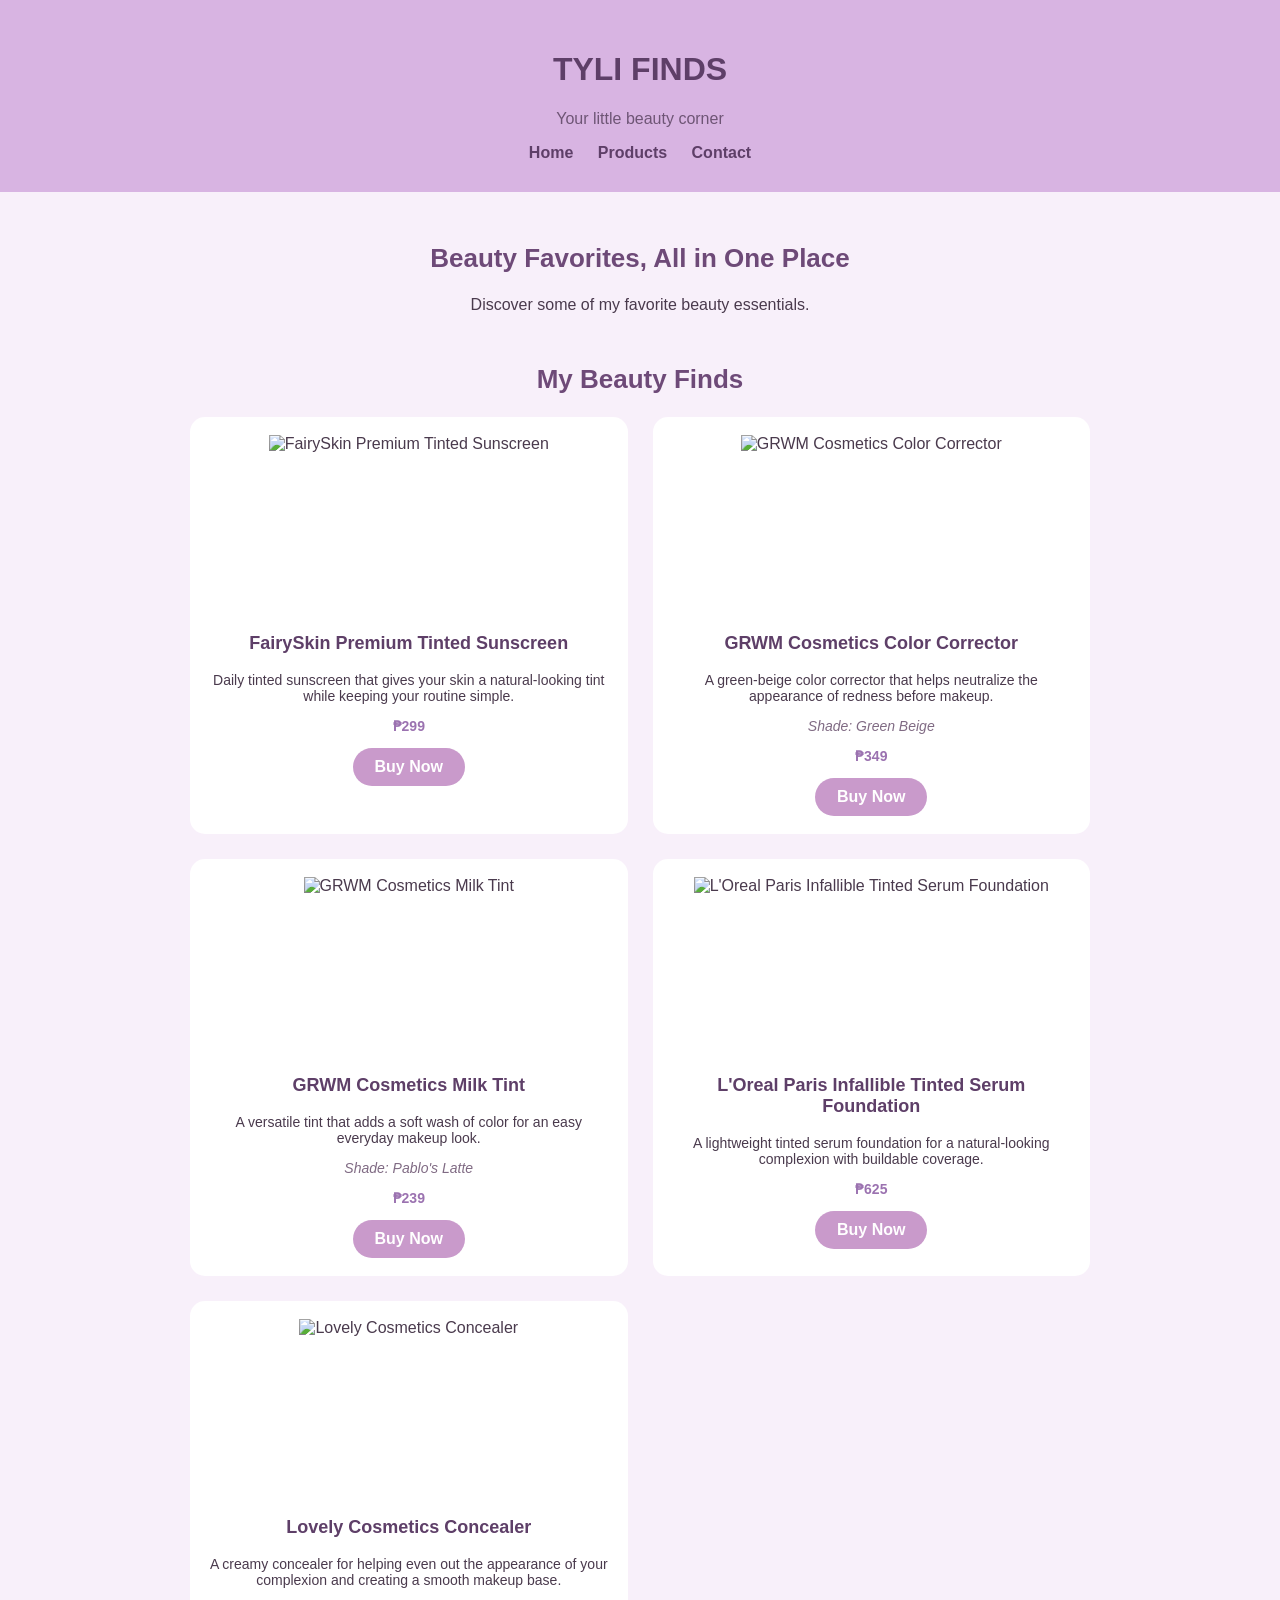
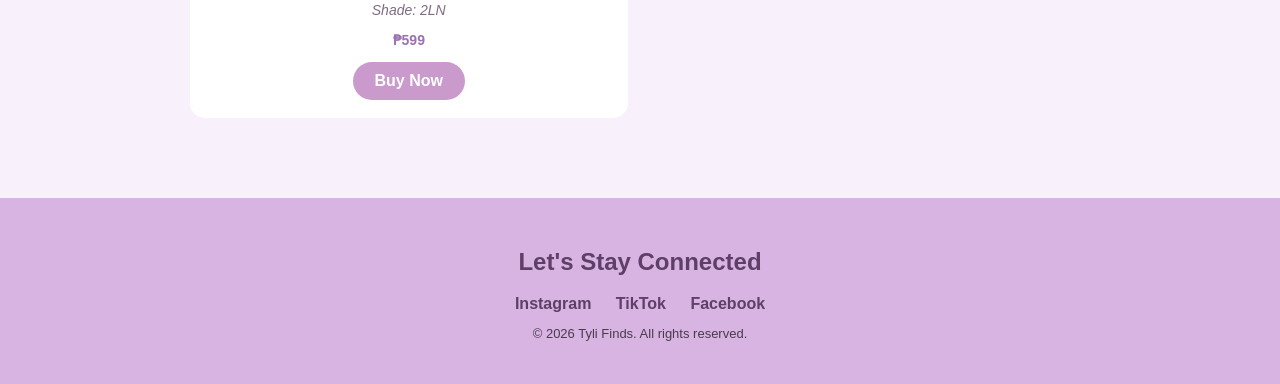
==== index.html @ e59e7870 "Add files via upload" ====
<!DOCTYPE html>
<html lang="en">
<head>
    <meta charset="UTF-8">
    <meta name="viewport" content="width=device-width, initial-scale=1.0">
    <title>Tyli Finds</title>
    <link rel="stylesheet" href="styles.css">
</head>

<body>

    <header>
        <h1>TYLI FINDS</h1>
        <p>Your little beauty corner</p>

        <nav>
            <a href="#home">Home</a>
            <a href="#products">Products</a>
            <a href="#contact">Contact</a>
        </nav>
    </header>

    <main>

        <section id="home">
            <h2>Beauty Favorites, All in One Place</h2>
            <p>Discover some of my favorite beauty essentials.</p>
        </section>

        <section id="products">
            <h2>My Beauty Finds</h2>

            <div class="product-container">

                <article class="product-card">
                    <div class="product-image">
                        <img src="https://uploads.onecompiler.io/452qssypm/1788943145538/IMG_6641.webp"
                             alt="FairySkin Premium Tinted Sunscreen">
                    </div>
                    <h3>FairySkin Premium Tinted Sunscreen</h3>
                    <p>Daily tinted sunscreen that gives your skin a natural-looking tint while keeping your routine simple.</p>
                    <p class="price">₱299</p>
                    <a href="#" class="buy-button">Buy Now</a>
                </article>

                <article class="product-card">
                    <div class="product-image">
                        <img src="https://uploads.onecompiler.io/452qssypm/1788943126968/IMG_6642.webp"
                             alt="GRWM Cosmetics Color Corrector">
                    </div>
                    <h3>GRWM Cosmetics Color Corrector</h3>
                    <p>A green-beige color corrector that helps neutralize the appearance of redness before makeup.</p>
                    <p class="shade">Shade: Green Beige</p>
                    <p class="price">₱349</p>
                    <a href="#" class="buy-button">Buy Now</a>
                </article>

                <article class="product-card">
                    <div class="product-image">
                        <img src="https://uploads.onecompiler.io/452qssypm/1788943106790/IMG_6643.webp"
                             alt="GRWM Cosmetics Milk Tint">
                    </div>
                    <h3>GRWM Cosmetics Milk Tint</h3>
                    <p>A versatile tint that adds a soft wash of color for an easy everyday makeup look.</p>
                    <p class="shade">Shade: Pablo's Latte</p>
                    <p class="price">₱239</p>
                    <a href="#" class="buy-button">Buy Now</a>
                </article>

                <article class="product-card">
                    <div class="product-image">
                        <img src="https://uploads.onecompiler.io/452qssypm/1788943118463/IMG_6644.jpeg"
                             alt="L'Oreal Paris Infallible Tinted Serum Foundation">
                    </div>
                    <h3>L'Oreal Paris Infallible Tinted Serum Foundation</h3>
                    <p>A lightweight tinted serum foundation for a natural-looking complexion with buildable coverage.</p>
                    <p class="price">₱625</p>
                    <a href="#" class="buy-button">Buy Now</a>
                </article>

                <article class="product-card">
                    <div class="product-image">
                        <img src="https://uploads.onecompiler.io/452qssypm/1788943135592/IMG_6645.webp"
                             alt="Lovely Cosmetics Concealer">
                    </div>
                    <h3>Lovely Cosmetics Concealer</h3>
                    <p>A creamy concealer for helping even out the appearance of your complexion and creating a smooth makeup base.</p>
                    <p class="shade">Shade: 2LN</p>
                    <p class="price">₱599</p>
                    <a href="#" class="buy-button">Buy Now</a>
                </article>

            </div>
        </section>

    </main>

    <footer id="contact">
        <h2>Let's Stay Connected</h2>
        <nav>
            <a href="https://www.instagram.com/risjeynungc">Instagram</a>
            <a href="https://www.tiktok.com/@risjeyn">TikTok</a>
            <a href="https://www.facebook.com/rishanruth">Facebook</a>
        </nav>
        <p>© 2026 Tyli Finds. All rights reserved.</p>
    </footer>

</body>
</html>
---- styles.css ----
body {
    background-color: #F8F0FA;
    color: #4A3A4D;
    font-family: Arial, sans-serif;
    margin: 0;
}

header {
    background-color: #D8B4E2;
    text-align: center;
    padding: 30px;
}

header h1 {
    color: #5E3F68;
    font-size: 32px;
    font-weight: bold;
}

header p {
    color: #6E5575;
}

nav {
    text-align: center;
}

nav a {
    color: #5E3F68;
    text-decoration: none;
    font-weight: bold;
    margin: 10px;
}

nav a:hover {
    color: #9B72B0;
}

main {
    padding: 30px 20px;
}

section {
    margin-bottom: 50px;
}

section h2 {
    color: #6E4A78;
    text-align: center;
    font-size: 26px;
}

section p {
    text-align: center;
}

.product-container {
    display: grid;
    grid-template-columns: repeat(2, 1fr);
    gap: 25px;
    max-width: 900px;
    margin: auto;
}

.product-card {
    background-color: white;
    padding: 18px;
    border-radius: 15px;
    text-align: center;
}

.product-image {
    width: 100%;
    height: 180px;
    overflow: hidden;
    border-radius: 12px;
    margin-bottom: 15px;
}

.product-image img {
    width: 100%;
    height: 100%;
    object-fit: contain;
}

.product-card h3 {
    color: #5E3F68;
    font-size: 18px;
}

.product-card p {
    font-size: 14px;
}

.price {
    color: #9B72B0;
    font-size: 20px;
    font-weight: bold;
}

.shade {
    font-style: italic;
    color: #806B84;
}

.buy-button {
    display: inline-block;
    background-color: #C99ACB;
    color: white;
    padding: 10px 22px;
    border-radius: 20px;
    font-weight: bold;
    text-decoration: none;
}

.buy-button:hover {
    background-color: #9B72B0;
}

footer {
    background-color: #D8B4E2;
    text-align: center;
    padding: 30px;
}

footer h2 {
    color: #5E3F68;
}

footer p {
    font-size: 13px;
}
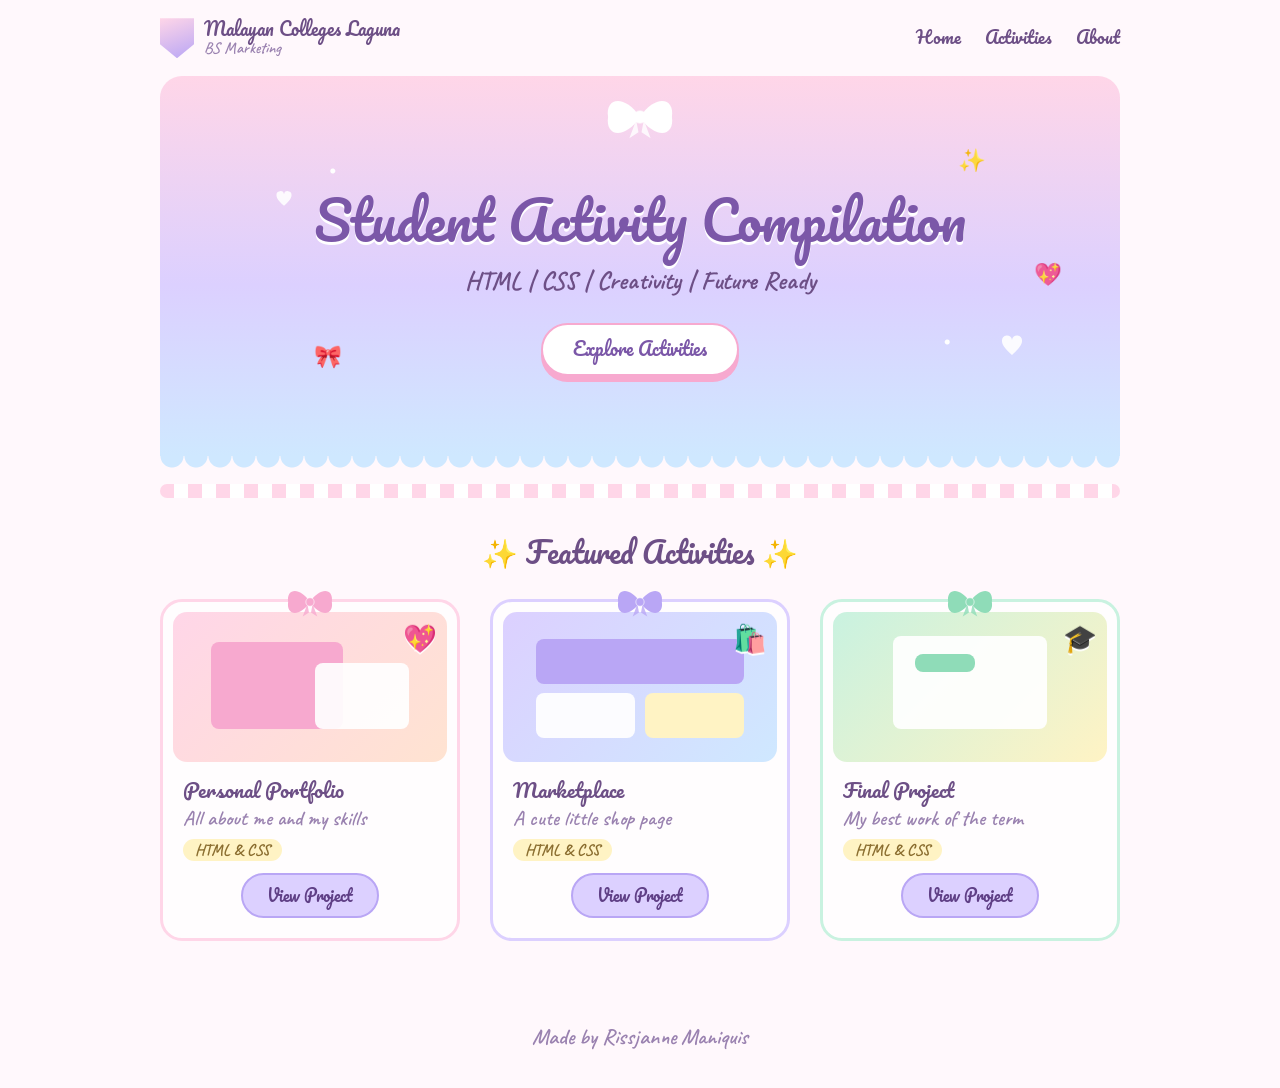
==== commit c4d2ad76: "Add files via upload" ====
--- a/index.html
+++ b/index.html
@@ -1,109 +1,128 @@
 <!DOCTYPE html>
 <html lang="en">
 <head>
-    <meta charset="UTF-8">
-    <meta name="viewport" content="width=device-width, initial-scale=1.0">
-    <title>Tyli Finds</title>
-    <link rel="stylesheet" href="styles.css">
+<meta charset="utf-8">
+<meta name="viewport" content="width=device-width, initial-scale=1, viewport-fit=cover">
+<title>Student Activity Compilation</title>
+<link href="https://fonts.googleapis.com/css2?family=Pacifico&family=Caveat:wght@600;700&display=swap" rel="stylesheet">
+<style>
+:root{--bg:#fff8fc;--ink:#6d4f86;--muted:#9a82b0;--card:#fffdfe;--line:#f3d9ea;--pink:#ffd6e8;--rose:#f7a9cf;--lilac:#dcd0ff;--lav:#b9a6f5;--mint:#c9f2e0;--sky:#cfe8ff;--peach:#ffe3d1;--butter:#fff3c4}
+*{box-sizing:border-box}
+html{scroll-behavior:smooth}
+body{margin:0;background:var(--bg);color:var(--ink);font-family:Caveat,"Comic Sans MS",cursive;font-size:1.2rem;line-height:1.4}
+h1,h2,h3,nav a,.btn,.view{font-family:Pacifico,"Brush Script MT",cursive;font-weight:400}
+.wrap{max-width:1000px;margin:0 auto;padding:0 20px}
+.bow{width:44px;height:26px;color:var(--rose)}
+
+/* Header */
+header{display:flex;align-items:center;justify-content:space-between;padding:18px 0;flex-wrap:wrap;gap:12px}
+.logo{display:flex;align-items:center;gap:10px;font-family:Pacifico,cursive;font-size:1.1rem;line-height:1.2}
+.logo small{display:block;font-family:Caveat,cursive;font-size:1rem;font-weight:600;color:var(--muted)}
+.crest{width:34px;height:40px;background:linear-gradient(160deg,var(--pink),var(--lav));clip-path:polygon(0 0,100% 0,100% 65%,50% 100%,0 65%)}
+nav a{color:var(--ink);text-decoration:none;font-size:1.05rem;margin-left:24px}
+nav a:hover{color:var(--lav);text-decoration:underline}
+
+/* Hero */
+.hero{position:relative;border-radius:22px 22px 0 0;min-height:380px;display:grid;place-items:center;text-align:center;padding:64px 24px 56px;margin-bottom:12px;
+background:radial-gradient(circle at 18% 25%,#fff 0 2px,transparent 3px),radial-gradient(circle at 82% 70%,#fff 0 2px,transparent 3px),linear-gradient(180deg,var(--pink) 0%,var(--lilac) 55%,var(--sky) 100%)}
+.hero::after{content:"";position:absolute;left:0;right:0;bottom:-12px;height:12px;background:radial-gradient(circle at 50% 0,var(--sky) 0 11px,transparent 12px) 0 0/24px 12px repeat-x}
+.hero .bow{position:absolute;top:18px;left:50%;transform:translateX(-50%);width:76px;height:46px;color:#fff}
+.heart{position:absolute;width:18px;height:18px;color:#fff;opacity:.9}
+.spark{position:absolute;font-size:1.4rem;opacity:.95}
+h1{font-size:clamp(2rem,7vw,3.4rem);line-height:1.25;margin:20px 0 10px;color:#7b57a8;text-shadow:0 3px 0 #fff}
+.tags{margin:0 0 24px;font-size:1.6rem;font-weight:700}
+.btn{display:inline-block;background:#fff;color:#7b57a8;font-size:1.1rem;padding:12px 30px;border-radius:999px;text-decoration:none;border:2px solid var(--rose);box-shadow:0 6px 0 var(--rose)}
+.btn:hover{background:var(--butter)}
+.gingham{height:14px;margin:28px 0 0;background:repeating-linear-gradient(90deg,var(--pink) 0 14px,#fff 14px 28px);border-radius:7px}
+
+/* Cards */
+h2{text-align:center;font-size:1.8rem;margin:34px 0 26px}
+.grid{display:grid;grid-template-columns:repeat(auto-fit,minmax(240px,1fr));gap:30px;padding-bottom:56px}
+.card{position:relative;background:var(--card);border:3px solid var(--line);border-radius:22px;padding:10px 10px 20px;display:flex;flex-direction:column}
+.card .bow{position:absolute;top:-16px;left:50%;transform:translateX(-50%);z-index:2;width:52px;height:32px}
+.card:nth-child(1){border-color:var(--pink)}
+.card:nth-child(2){border-color:var(--lilac)}.card:nth-child(2) .bow{color:var(--lav)}
+.card:nth-child(3){border-color:var(--mint)}.card:nth-child(3) .bow{color:#8fdcb8}
+.card:hover .bow{animation:wiggle .6s ease-in-out}
+@keyframes wiggle{0%,100%{transform:translateX(-50%) rotate(0)}30%{transform:translateX(-50%) rotate(-10deg)}70%{transform:translateX(-50%) rotate(10deg)}}
+.thumb{height:150px;border-radius:14px;position:relative;overflow:hidden}
+.thumb i{position:absolute;background:rgba(255,255,255,.92);border-radius:8px}
+.sticker{position:absolute;right:10px;top:8px;font-size:1.7rem;filter:drop-shadow(0 2px 0 #fff)}
+.t1{background:linear-gradient(135deg,var(--pink),var(--peach))}
+.t1 i:nth-child(1){left:14%;top:20%;width:48%;height:58%;background:var(--rose)}
+.t1 i:nth-child(2){left:52%;top:34%;width:34%;height:44%}
+.t2{background:linear-gradient(135deg,var(--lilac),var(--sky))}
+.t2 i:nth-child(1){left:12%;top:18%;width:76%;height:30%;background:var(--lav)}
+.t2 i:nth-child(2){left:12%;top:54%;width:36%;height:30%}
+.t2 i:nth-child(3){left:52%;top:54%;width:36%;height:30%;background:var(--butter)}
+.t3{background:linear-gradient(135deg,var(--mint),var(--butter))}
+.t3 i:nth-child(1){left:22%;top:16%;width:56%;height:62%}
+.t3 i:nth-child(2){left:30%;top:28%;width:22%;height:12%;background:#8fdcb8}
+.body{padding:14px 10px 0;display:flex;flex-direction:column;flex:1}
+.body h3{margin:0;font-size:1.25rem}
+.body p{margin:0;color:var(--muted);font-size:1.3rem;font-weight:600}
+.chip{display:inline-block;align-self:flex-start;margin-top:6px;background:var(--butter);color:#8a6d2f;font-size:1rem;font-weight:700;padding:0 12px;border-radius:999px}
+.view{margin-top:12px;align-self:center;background:var(--lilac);color:#5f3f86;text-decoration:none;font-size:1rem;padding:9px 24px;border-radius:999px;border:2px solid var(--lav)}
+.view:hover{background:var(--pink);border-color:var(--rose)}
+footer{text-align:center;color:var(--muted);font-size:1.4rem;font-weight:600;padding:24px 0 36px}
+@media (max-width:560px){nav a{margin:0 16px 0 0}}
+@media (prefers-reduced-motion:reduce){html{scroll-behavior:auto}.card:hover .bow{animation:none}}
+</style>
 </head>
-
 <body>
 
-    <header>
-        <h1>TYLI FINDS</h1>
-        <p>Your little beauty corner</p>
+<!-- Reusable bow and heart shapes -->
+<svg width="0" height="0" style="position:absolute" aria-hidden="true">
+  <symbol id="bow" viewBox="0 0 100 60">
+    <path d="M50 30C30 0 4 4 8 30c-4 26 22 30 42 0Z" fill="currentColor"/>
+    <path d="M50 30C70 0 96 4 92 30c4 26-22 30-42 0Z" fill="currentColor"/>
+    <path d="M45 34 36 58l12-8ZM55 34l9 24-12-8Z" fill="currentColor" opacity=".8"/>
+    <circle cx="50" cy="30" r="8" fill="currentColor" stroke="#fff" stroke-opacity=".6" stroke-width="2"/>
+  </symbol>
+  <symbol id="heart" viewBox="0 0 24 24"><path d="M12 21C4 14 2 10 2 7a5 5 0 0 1 10-1 5 5 0 0 1 10 1c0 3-2 7-10 14Z" fill="currentColor"/></symbol>
+</svg>
 
-        <nav>
-            <a href="#home">Home</a>
-            <a href="#products">Products</a>
-            <a href="#contact">Contact</a>
-        </nav>
-    </header>
+<div class="wrap">
+  <header>
+    <div class="logo"><span class="crest" aria-hidden="true"></span><span>Malayan Colleges Laguna<small>BS Marketing</small></span></div>
+    <nav aria-label="Main"><a href="#home">Home</a><a href="#activities">Activities</a><a href="#about">About</a></nav>
+  </header>
 
-    <main>
+  <section class="hero" id="home">
+    <svg class="bow" aria-hidden="true"><use href="#bow"/></svg>
+    <svg class="heart" style="top:30%;left:12%" aria-hidden="true"><use href="#heart"/></svg>
+    <svg class="heart" style="bottom:26%;right:10%;width:24px;height:24px" aria-hidden="true"><use href="#heart"/></svg>
+    <span class="spark" style="top:18%;right:14%" aria-hidden="true">✨</span>
+    <span class="spark" style="bottom:22%;left:16%" aria-hidden="true">🎀</span>
+    <span class="spark" style="top:48%;right:6%" aria-hidden="true">💖</span>
+    <div>
+      <h1>Student Activity Compilation</h1>
+      <p class="tags">HTML | CSS | Creativity | Future Ready</p>
+      <a class="btn" href="#activities">Explore Activities</a>
+    </div>
+  </section>
 
-        <section id="home">
-            <h2>Beauty Favorites, All in One Place</h2>
-            <p>Discover some of my favorite beauty essentials.</p>
-        </section>
-
-        <section id="products">
-            <h2>My Beauty Finds</h2>
-
-            <div class="product-container">
-
-                <article class="product-card">
-                    <div class="product-image">
-                        <img src="https://uploads.onecompiler.io/452qssypm/1788943145538/IMG_6641.webp"
-                             alt="FairySkin Premium Tinted Sunscreen">
-                    </div>
-                    <h3>FairySkin Premium Tinted Sunscreen</h3>
-                    <p>Daily tinted sunscreen that gives your skin a natural-looking tint while keeping your routine simple.</p>
-                    <p class="price">₱299</p>
-                    <a href="#" class="buy-button">Buy Now</a>
-                </article>
-
-                <article class="product-card">
-                    <div class="product-image">
-                        <img src="https://uploads.onecompiler.io/452qssypm/1788943126968/IMG_6642.webp"
-                             alt="GRWM Cosmetics Color Corrector">
-                    </div>
-                    <h3>GRWM Cosmetics Color Corrector</h3>
-                    <p>A green-beige color corrector that helps neutralize the appearance of redness before makeup.</p>
-                    <p class="shade">Shade: Green Beige</p>
-                    <p class="price">₱349</p>
-                    <a href="#" class="buy-button">Buy Now</a>
-                </article>
-
-                <article class="product-card">
-                    <div class="product-image">
-                        <img src="https://uploads.onecompiler.io/452qssypm/1788943106790/IMG_6643.webp"
-                             alt="GRWM Cosmetics Milk Tint">
-                    </div>
-                    <h3>GRWM Cosmetics Milk Tint</h3>
-                    <p>A versatile tint that adds a soft wash of color for an easy everyday makeup look.</p>
-                    <p class="shade">Shade: Pablo's Latte</p>
-                    <p class="price">₱239</p>
-                    <a href="#" class="buy-button">Buy Now</a>
-                </article>
-
-                <article class="product-card">
-                    <div class="product-image">
-                        <img src="https://uploads.onecompiler.io/452qssypm/1788943118463/IMG_6644.jpeg"
-                             alt="L'Oreal Paris Infallible Tinted Serum Foundation">
-                    </div>
-                    <h3>L'Oreal Paris Infallible Tinted Serum Foundation</h3>
-                    <p>A lightweight tinted serum foundation for a natural-looking complexion with buildable coverage.</p>
-                    <p class="price">₱625</p>
-                    <a href="#" class="buy-button">Buy Now</a>
-                </article>
-
-                <article class="product-card">
-                    <div class="product-image">
-                        <img src="https://uploads.onecompiler.io/452qssypm/1788943135592/IMG_6645.webp"
-                             alt="Lovely Cosmetics Concealer">
-                    </div>
-                    <h3>Lovely Cosmetics Concealer</h3>
-                    <p>A creamy concealer for helping even out the appearance of your complexion and creating a smooth makeup base.</p>
-                    <p class="shade">Shade: 2LN</p>
-                    <p class="price">₱599</p>
-                    <a href="#" class="buy-button">Buy Now</a>
-                </article>
-
-            </div>
-        </section>
-
-    </main>
-
-    <footer id="contact">
-        <h2>Let's Stay Connected</h2>
-        <nav>
-            <a href="https://www.instagram.com/risjeynungc">Instagram</a>
-            <a href="https://www.tiktok.com/@risjeyn">TikTok</a>
-            <a href="https://www.facebook.com/rishanruth">Facebook</a>
-        </nav>
-        <p>© 2026 Tyli Finds. All rights reserved.</p>
-    </footer>
+  <div class="gingham" aria-hidden="true"></div>
+  <h2 id="activities">✨ Featured Activities ✨</h2>
+  <section class="grid">
+    <article class="card">
+      <svg class="bow" aria-hidden="true"><use href="#bow"/></svg>
+      <div class="thumb t1"><i></i><i></i><span class="sticker" aria-hidden="true">💖</span></div>
+      <div class="body"><h3>Personal Portfolio</h3><p>All about me and my skills</p><span class="chip">HTML &amp; CSS</span><a class="view" href="#">View Project</a></div>
+    </article>
+    <article class="card">
+      <svg class="bow" aria-hidden="true"><use href="#bow"/></svg>
+      <div class="thumb t2"><i></i><i></i><i></i><span class="sticker" aria-hidden="true">🛍️</span></div>
+      <div class="body"><h3>Marketplace</h3><p>A cute little shop page</p><span class="chip">HTML &amp; CSS</span><a class="view" href="#">View Project</a></div>
+    </article>
+    <article class="card">
+      <svg class="bow" aria-hidden="true"><use href="#bow"/></svg>
+      <div class="thumb t3"><i></i><i></i><span class="sticker" aria-hidden="true">🎓</span></div>
+      <div class="body"><h3>Final Project</h3><p>My best work of the term</p><span class="chip">HTML &amp; CSS</span><a class="view" href="#">View Project</a></div>
+    </article>
+  </section>
+  <footer id="about">Made by Rissjanne Maniquis </footer>
+</div>
 
 </body>
-</html>
+</html>
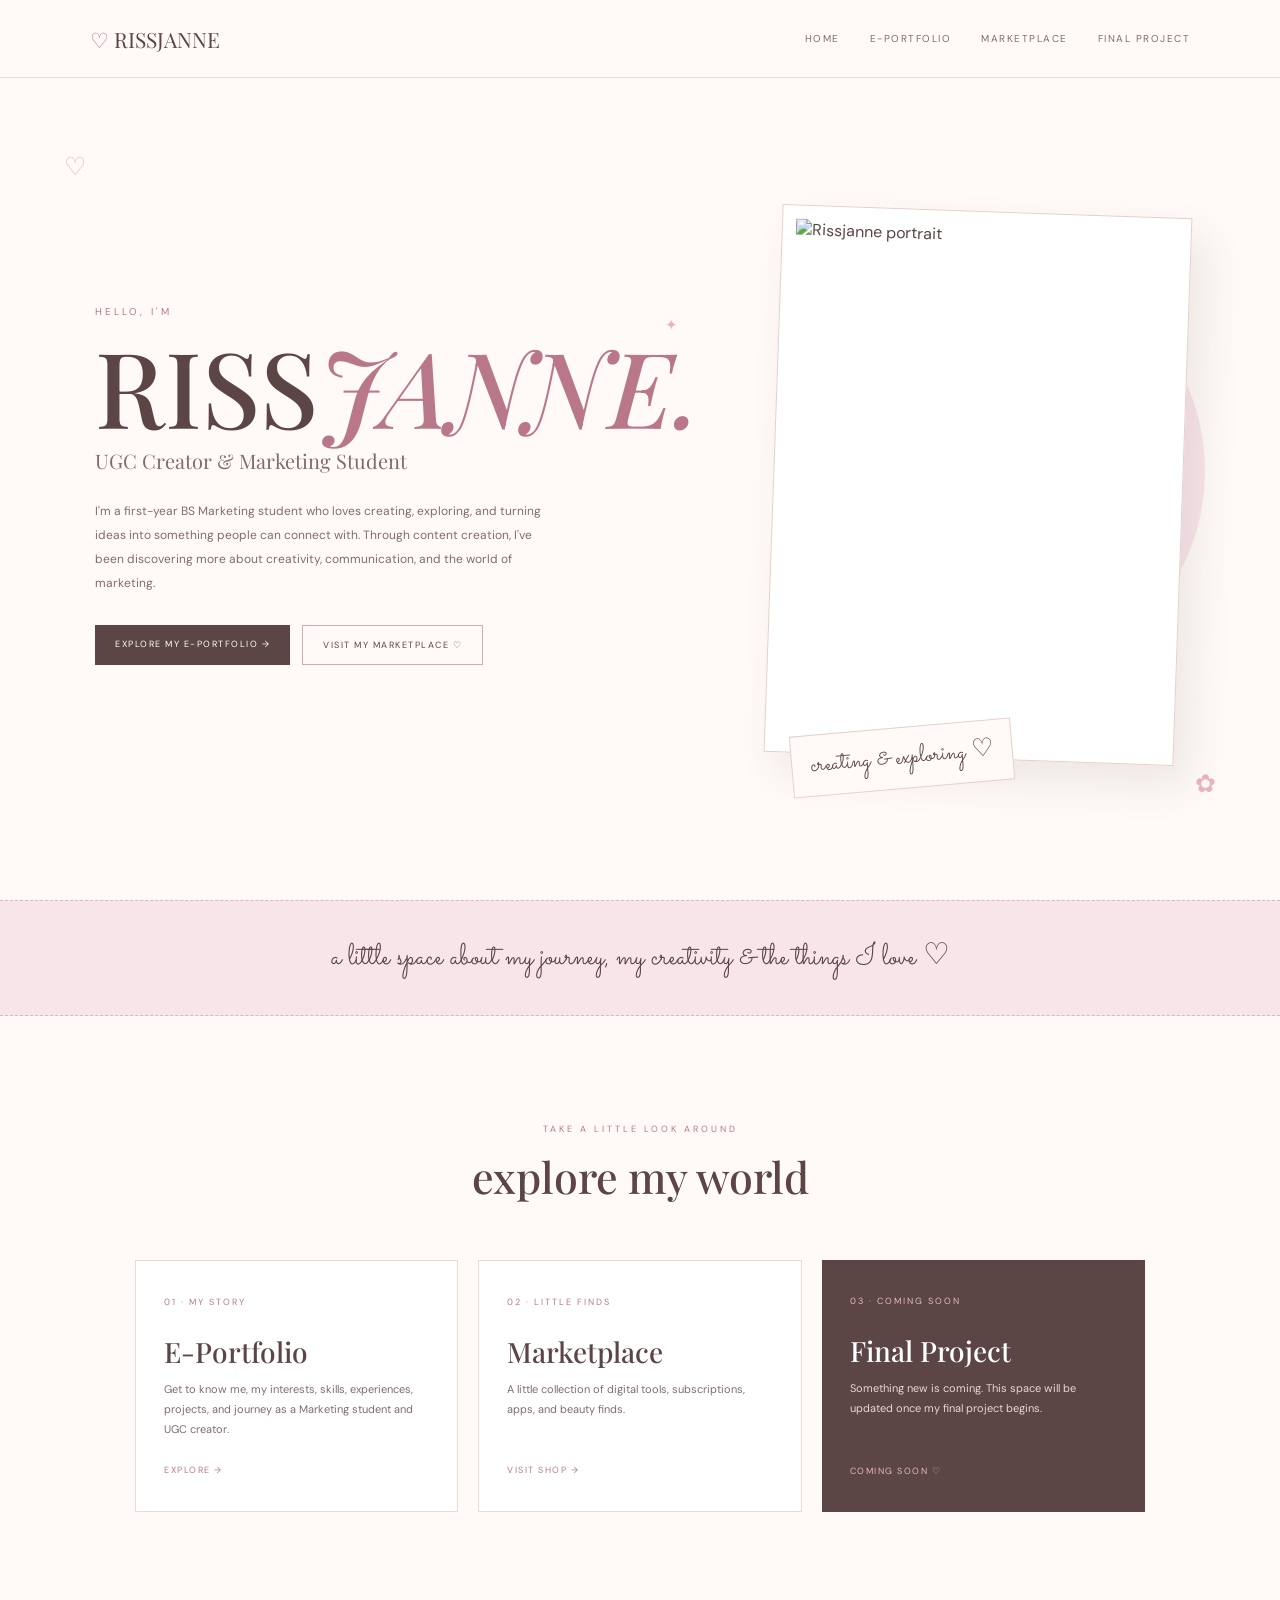
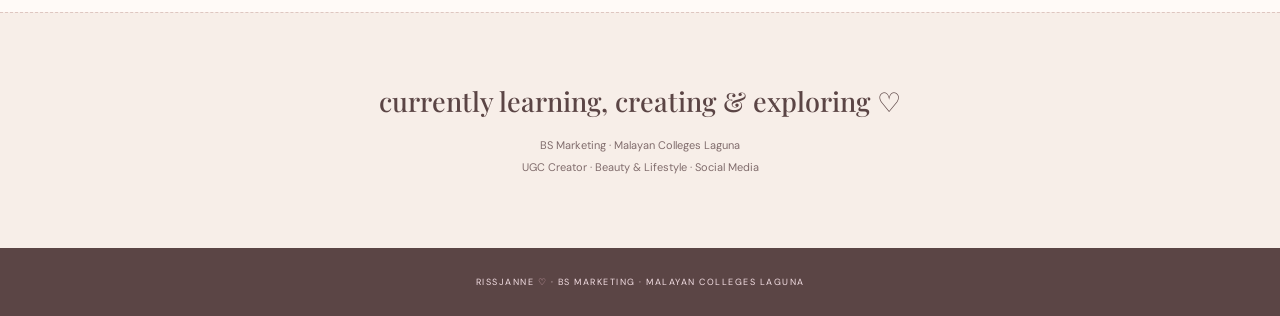
==== commit b79cb661: "Add files via upload" ====
--- a/index.html
+++ b/index.html
@@ -1,128 +1,994 @@
 <!DOCTYPE html>
 <html lang="en">
 <head>
-<meta charset="utf-8">
-<meta name="viewport" content="width=device-width, initial-scale=1, viewport-fit=cover">
-<title>Student Activity Compilation</title>
-<link href="https://fonts.googleapis.com/css2?family=Pacifico&family=Caveat:wght@600;700&display=swap" rel="stylesheet">
+<meta charset="UTF-8">
+<meta name="viewport" content="width=device-width, initial-scale=1.0">
+
+<title>Rissjanne — Home ♡</title>
+
+<link rel="preconnect" href="https://fonts.googleapis.com">
+<link rel="preconnect" href="https://fonts.gstatic.com" crossorigin>
+
+<link href="https://fonts.googleapis.com/css2?family=DM+Sans:wght@400;500;600&family=Playfair+Display:ital,wght@400;500;600&family=Sacramento&display=swap" rel="stylesheet">
+
 <style>
-:root{--bg:#fff8fc;--ink:#6d4f86;--muted:#9a82b0;--card:#fffdfe;--line:#f3d9ea;--pink:#ffd6e8;--rose:#f7a9cf;--lilac:#dcd0ff;--lav:#b9a6f5;--mint:#c9f2e0;--sky:#cfe8ff;--peach:#ffe3d1;--butter:#fff3c4}
-*{box-sizing:border-box}
-html{scroll-behavior:smooth}
-body{margin:0;background:var(--bg);color:var(--ink);font-family:Caveat,"Comic Sans MS",cursive;font-size:1.2rem;line-height:1.4}
-h1,h2,h3,nav a,.btn,.view{font-family:Pacifico,"Brush Script MT",cursive;font-weight:400}
-.wrap{max-width:1000px;margin:0 auto;padding:0 20px}
-.bow{width:44px;height:26px;color:var(--rose)}
-
-/* Header */
-header{display:flex;align-items:center;justify-content:space-between;padding:18px 0;flex-wrap:wrap;gap:12px}
-.logo{display:flex;align-items:center;gap:10px;font-family:Pacifico,cursive;font-size:1.1rem;line-height:1.2}
-.logo small{display:block;font-family:Caveat,cursive;font-size:1rem;font-weight:600;color:var(--muted)}
-.crest{width:34px;height:40px;background:linear-gradient(160deg,var(--pink),var(--lav));clip-path:polygon(0 0,100% 0,100% 65%,50% 100%,0 65%)}
-nav a{color:var(--ink);text-decoration:none;font-size:1.05rem;margin-left:24px}
-nav a:hover{color:var(--lav);text-decoration:underline}
-
-/* Hero */
-.hero{position:relative;border-radius:22px 22px 0 0;min-height:380px;display:grid;place-items:center;text-align:center;padding:64px 24px 56px;margin-bottom:12px;
-background:radial-gradient(circle at 18% 25%,#fff 0 2px,transparent 3px),radial-gradient(circle at 82% 70%,#fff 0 2px,transparent 3px),linear-gradient(180deg,var(--pink) 0%,var(--lilac) 55%,var(--sky) 100%)}
-.hero::after{content:"";position:absolute;left:0;right:0;bottom:-12px;height:12px;background:radial-gradient(circle at 50% 0,var(--sky) 0 11px,transparent 12px) 0 0/24px 12px repeat-x}
-.hero .bow{position:absolute;top:18px;left:50%;transform:translateX(-50%);width:76px;height:46px;color:#fff}
-.heart{position:absolute;width:18px;height:18px;color:#fff;opacity:.9}
-.spark{position:absolute;font-size:1.4rem;opacity:.95}
-h1{font-size:clamp(2rem,7vw,3.4rem);line-height:1.25;margin:20px 0 10px;color:#7b57a8;text-shadow:0 3px 0 #fff}
-.tags{margin:0 0 24px;font-size:1.6rem;font-weight:700}
-.btn{display:inline-block;background:#fff;color:#7b57a8;font-size:1.1rem;padding:12px 30px;border-radius:999px;text-decoration:none;border:2px solid var(--rose);box-shadow:0 6px 0 var(--rose)}
-.btn:hover{background:var(--butter)}
-.gingham{height:14px;margin:28px 0 0;background:repeating-linear-gradient(90deg,var(--pink) 0 14px,#fff 14px 28px);border-radius:7px}
-
-/* Cards */
-h2{text-align:center;font-size:1.8rem;margin:34px 0 26px}
-.grid{display:grid;grid-template-columns:repeat(auto-fit,minmax(240px,1fr));gap:30px;padding-bottom:56px}
-.card{position:relative;background:var(--card);border:3px solid var(--line);border-radius:22px;padding:10px 10px 20px;display:flex;flex-direction:column}
-.card .bow{position:absolute;top:-16px;left:50%;transform:translateX(-50%);z-index:2;width:52px;height:32px}
-.card:nth-child(1){border-color:var(--pink)}
-.card:nth-child(2){border-color:var(--lilac)}.card:nth-child(2) .bow{color:var(--lav)}
-.card:nth-child(3){border-color:var(--mint)}.card:nth-child(3) .bow{color:#8fdcb8}
-.card:hover .bow{animation:wiggle .6s ease-in-out}
-@keyframes wiggle{0%,100%{transform:translateX(-50%) rotate(0)}30%{transform:translateX(-50%) rotate(-10deg)}70%{transform:translateX(-50%) rotate(10deg)}}
-.thumb{height:150px;border-radius:14px;position:relative;overflow:hidden}
-.thumb i{position:absolute;background:rgba(255,255,255,.92);border-radius:8px}
-.sticker{position:absolute;right:10px;top:8px;font-size:1.7rem;filter:drop-shadow(0 2px 0 #fff)}
-.t1{background:linear-gradient(135deg,var(--pink),var(--peach))}
-.t1 i:nth-child(1){left:14%;top:20%;width:48%;height:58%;background:var(--rose)}
-.t1 i:nth-child(2){left:52%;top:34%;width:34%;height:44%}
-.t2{background:linear-gradient(135deg,var(--lilac),var(--sky))}
-.t2 i:nth-child(1){left:12%;top:18%;width:76%;height:30%;background:var(--lav)}
-.t2 i:nth-child(2){left:12%;top:54%;width:36%;height:30%}
-.t2 i:nth-child(3){left:52%;top:54%;width:36%;height:30%;background:var(--butter)}
-.t3{background:linear-gradient(135deg,var(--mint),var(--butter))}
-.t3 i:nth-child(1){left:22%;top:16%;width:56%;height:62%}
-.t3 i:nth-child(2){left:30%;top:28%;width:22%;height:12%;background:#8fdcb8}
-.body{padding:14px 10px 0;display:flex;flex-direction:column;flex:1}
-.body h3{margin:0;font-size:1.25rem}
-.body p{margin:0;color:var(--muted);font-size:1.3rem;font-weight:600}
-.chip{display:inline-block;align-self:flex-start;margin-top:6px;background:var(--butter);color:#8a6d2f;font-size:1rem;font-weight:700;padding:0 12px;border-radius:999px}
-.view{margin-top:12px;align-self:center;background:var(--lilac);color:#5f3f86;text-decoration:none;font-size:1rem;padding:9px 24px;border-radius:999px;border:2px solid var(--lav)}
-.view:hover{background:var(--pink);border-color:var(--rose)}
-footer{text-align:center;color:var(--muted);font-size:1.4rem;font-weight:600;padding:24px 0 36px}
-@media (max-width:560px){nav a{margin:0 16px 0 0}}
-@media (prefers-reduced-motion:reduce){html{scroll-behavior:auto}.card:hover .bow{animation:none}}
+
+* {
+    margin: 0;
+    padding: 0;
+    box-sizing: border-box;
+}
+
+html {
+    scroll-behavior: smooth;
+}
+
+body {
+    background: #fffaf7;
+    color: #5b4545;
+    font-family: "DM Sans", sans-serif;
+    overflow-x: hidden;
+}
+
+:root {
+    --cream: #fffaf7;
+    --cream-dark: #f7eee8;
+    --pink: #e8b5c2;
+    --pink-dark: #b97889;
+    --pink-light: #f8e5ea;
+    --brown: #5b4545;
+    --brown-light: #806c6c;
+}
+
+
+/* =========================
+   NAVIGATION
+========================= */
+
+nav {
+    height: 78px;
+    padding: 0 7%;
+
+    display: flex;
+    align-items: center;
+    justify-content: space-between;
+
+    border-bottom: 1px solid #eadbd6;
+
+    background: rgba(255,250,247,.94);
+
+    backdrop-filter: blur(12px);
+
+    position: fixed;
+    top: 0;
+    left: 0;
+    width: 100%;
+
+    z-index: 100;
+}
+
+.logo {
+    text-decoration: none;
+
+    color: var(--brown);
+
+    font-family: "Playfair Display", serif;
+
+    font-size: 21px;
+}
+
+.logo span {
+    color: var(--pink-dark);
+}
+
+.nav-links {
+    display: flex;
+    gap: 30px;
+}
+
+.nav-links a {
+    text-decoration: none;
+
+    color: var(--brown-light);
+
+    font-size: 10px;
+
+    letter-spacing: 1.5px;
+
+    transition: .3s;
+}
+
+.nav-links a:hover {
+    color: var(--pink-dark);
+}
+
+
+/* =========================
+   HERO
+========================= */
+
+.hero {
+    min-height: 100vh;
+
+    width: min(1150px, 90%);
+
+    margin: auto;
+
+    padding: 150px 30px 80px;
+
+    display: grid;
+
+    grid-template-columns: 1fr 1fr;
+
+    gap: 70px;
+
+    align-items: center;
+
+    position: relative;
+}
+
+
+/* TEXT */
+
+.hero-text {
+    position: relative;
+
+    z-index: 2;
+}
+
+.small-title {
+    color: var(--pink-dark);
+
+    font-size: 10px;
+
+    letter-spacing: 3px;
+
+    margin-bottom: 20px;
+}
+
+.hero h1 {
+    font-family: "Playfair Display", serif;
+
+    font-size: clamp(65px, 9vw, 105px);
+
+    font-weight: 500;
+
+    line-height: .9;
+
+    color: var(--brown);
+
+    margin-bottom: 15px;
+}
+
+.hero h1 span {
+    color: var(--pink-dark);
+
+    font-style: italic;
+}
+
+.subtitle {
+    font-family: "Playfair Display", serif;
+
+    font-size: 20px;
+
+    color: var(--brown-light);
+
+    margin-bottom: 25px;
+}
+
+.description {
+    max-width: 450px;
+
+    color: var(--brown-light);
+
+    font-size: 12px;
+
+    line-height: 2;
+
+    margin-bottom: 30px;
+}
+
+
+/* BUTTONS */
+
+.buttons {
+    display: flex;
+
+    gap: 12px;
+
+    flex-wrap: wrap;
+}
+
+.button {
+    text-decoration: none;
+
+    padding: 13px 20px;
+
+    font-size: 9px;
+
+    letter-spacing: 1.5px;
+
+    transition: .3s;
+}
+
+.primary {
+    background: var(--brown);
+
+    color: white;
+}
+
+.primary:hover {
+    background: var(--pink-dark);
+
+    transform: translateY(-3px);
+}
+
+.secondary {
+    border: 1px solid #cdaeb5;
+
+    color: var(--brown);
+
+    background: transparent;
+}
+
+.secondary:hover {
+    background: var(--pink-light);
+
+    transform: translateY(-3px);
+}
+
+
+/* =========================
+   PORTRAIT
+========================= */
+
+.hero-photo {
+    position: relative;
+
+    display: flex;
+
+    justify-content: center;
+
+    align-items: center;
+}
+
+.photo-frame {
+    width: min(410px, 100%);
+
+    padding: 13px;
+
+    background: white;
+
+    border: 1px solid #e4d0cb;
+
+    box-shadow: 15px 20px 40px rgba(91,69,69,.10);
+
+    transform: rotate(2deg);
+
+    position: relative;
+
+    z-index: 2;
+}
+
+.photo-frame img {
+    width: 100%;
+
+    height: 520px;
+
+    object-fit: cover;
+
+    display: block;
+}
+
+
+/* DECORATIVE CIRCLE */
+
+.photo-circle {
+    width: 430px;
+
+    height: 430px;
+
+    border-radius: 50%;
+
+    background: var(--pink-light);
+
+    position: absolute;
+
+    right: -20px;
+
+    top: 45px;
+
+    z-index: 1;
+}
+
+
+/* PHOTO CAPTION */
+
+.photo-caption {
+    position: absolute;
+
+    bottom: -30px;
+
+    left: 20px;
+
+    background: var(--cream);
+
+    padding: 12px 18px;
+
+    border: 1px solid #e4d0cb;
+
+    font-family: "Sacramento", cursive;
+
+    font-size: 25px;
+
+    color: var(--brown);
+
+    transform: rotate(-5deg);
+
+    z-index: 5;
+}
+
+
+/* =========================
+   FLOATING DECOR
+========================= */
+
+.decor {
+    position: absolute;
+
+    color: var(--pink);
+
+    font-size: 25px;
+
+    animation: float 4s ease-in-out infinite;
+
+    pointer-events: none;
+}
+
+.decor.one {
+    top: 150px;
+
+    left: 5%;
+}
+
+.decor.two {
+    bottom: 100px;
+
+    right: 5%;
+
+    animation-delay: 1s;
+}
+
+.decor.three {
+    top: 35%;
+
+    right: 47%;
+
+    font-size: 15px;
+
+    animation-delay: 2s;
+}
+
+@keyframes float {
+
+    0%,100% {
+        transform: translateY(0) rotate(-5deg);
+    }
+
+    50% {
+        transform: translateY(-10px) rotate(5deg);
+    }
+
+}
+
+
+/* =========================
+   INTRO STRIP
+========================= */
+
+.intro-strip {
+    width: 100%;
+
+    background: var(--pink-light);
+
+    border-top: 1px dashed #dcb7c0;
+
+    border-bottom: 1px dashed #dcb7c0;
+
+    padding: 35px 7%;
+
+    display: flex;
+
+    justify-content: center;
+
+    text-align: center;
+}
+
+.intro-strip p {
+    font-family: "Sacramento", cursive;
+
+    font-size: 30px;
+
+    color: var(--brown);
+}
+
+
+/* =========================
+   EXPLORE SECTION
+========================= */
+
+.explore {
+    width: min(1050px, 90%);
+
+    margin: auto;
+
+    padding: 100px 20px;
+}
+
+.section-heading {
+    text-align: center;
+
+    margin-bottom: 55px;
+}
+
+.section-heading span {
+    color: var(--pink-dark);
+
+    font-size: 9px;
+
+    letter-spacing: 3px;
+}
+
+.section-heading h2 {
+    font-family: "Playfair Display", serif;
+
+    font-weight: 500;
+
+    font-size: 43px;
+
+    color: var(--brown);
+
+    margin-top: 10px;
+}
+
+.explore-grid {
+    display: grid;
+
+    grid-template-columns: repeat(3, 1fr);
+
+    gap: 20px;
+}
+
+.explore-card {
+    text-decoration: none;
+
+    background: white;
+
+    border: 1px solid #eadbd6;
+
+    padding: 35px 28px;
+
+    min-height: 230px;
+
+    display: flex;
+
+    flex-direction: column;
+
+    justify-content: space-between;
+
+    transition: .35s;
+}
+
+.explore-card:hover {
+    transform: translateY(-8px);
+
+    box-shadow: 0 18px 35px rgba(91,69,69,.09);
+}
+
+.card-number {
+    color: var(--pink-dark);
+
+    font-size: 9px;
+
+    letter-spacing: 2px;
+}
+
+.explore-card h3 {
+    font-family: "Playfair Display", serif;
+
+    font-size: 28px;
+
+    font-weight: 500;
+
+    color: var(--brown);
+
+    margin-top: 25px;
+}
+
+.explore-card p {
+    color: var(--brown-light);
+
+    font-size: 11px;
+
+    line-height: 1.8;
+
+    margin-top: 10px;
+}
+
+.card-link {
+    color: var(--pink-dark);
+
+    font-size: 9px;
+
+    letter-spacing: 1.5px;
+
+    margin-top: 25px;
+}
+
+
+/* FINAL PROJECT */
+
+.final-card {
+    background: var(--brown);
+
+    color: white;
+
+    border: none;
+}
+
+.final-card h3 {
+    color: white;
+}
+
+.final-card p {
+    color: #ead7d7;
+}
+
+.final-card .card-number,
+.final-card .card-link {
+    color: #e9b9c5;
+}
+
+
+/* =========================
+   ABOUT STRIP
+========================= */
+
+.about-strip {
+    background: var(--cream-dark);
+
+    border-top: 1px dashed #dec6c0;
+
+    padding: 70px 7%;
+
+    text-align: center;
+}
+
+.about-strip h3 {
+    font-family: "Playfair Display", serif;
+
+    font-size: 27px;
+
+    font-weight: 500;
+
+    color: var(--brown);
+
+    margin-bottom: 15px;
+}
+
+.about-strip p {
+    max-width: 650px;
+
+    margin: auto;
+
+    color: var(--brown-light);
+
+    font-size: 11px;
+
+    line-height: 2;
+}
+
+
+/* =========================
+   FOOTER
+========================= */
+
+footer {
+    background: var(--brown);
+
+    color: #f4dfe4;
+
+    text-align: center;
+
+    padding: 28px;
+
+    font-size: 9px;
+
+    letter-spacing: 1.5px;
+}
+
+footer span {
+    color: #eab8c5;
+}
+
+
+/* =========================
+   MOBILE
+========================= */
+
+@media (max-width: 850px) {
+
+    .hero {
+        grid-template-columns: 1fr;
+
+        text-align: center;
+
+        padding-top: 130px;
+
+        gap: 50px;
+    }
+
+    .hero-text {
+        order: 1;
+    }
+
+    .hero-photo {
+        order: 2;
+    }
+
+    .description {
+        margin-left: auto;
+        margin-right: auto;
+    }
+
+    .buttons {
+        justify-content: center;
+    }
+
+    .photo-circle {
+        right: 50%;
+
+        transform: translateX(50%);
+    }
+
+    .explore-grid {
+        grid-template-columns: 1fr;
+    }
+
+}
+
+
+@media (max-width: 600px) {
+
+    nav {
+        padding: 0 20px;
+    }
+
+    .nav-links {
+        gap: 12px;
+    }
+
+    .nav-links a {
+        font-size: 8px;
+
+        letter-spacing: .7px;
+    }
+
+    .logo {
+        font-size: 17px;
+    }
+
+    .hero {
+        width: 92%;
+
+        padding-left: 10px;
+        padding-right: 10px;
+    }
+
+    .hero h1 {
+        font-size: 65px;
+    }
+
+    .subtitle {
+        font-size: 17px;
+    }
+
+    .photo-frame img {
+        height: 430px;
+    }
+
+    .photo-circle {
+        width: 350px;
+        height: 350px;
+    }
+
+    .section-heading h2 {
+        font-size: 35px;
+    }
+
+}
+
 </style>
 </head>
+
+
 <body>
 
-<!-- Reusable bow and heart shapes -->
-<svg width="0" height="0" style="position:absolute" aria-hidden="true">
-  <symbol id="bow" viewBox="0 0 100 60">
-    <path d="M50 30C30 0 4 4 8 30c-4 26 22 30 42 0Z" fill="currentColor"/>
-    <path d="M50 30C70 0 96 4 92 30c4 26-22 30-42 0Z" fill="currentColor"/>
-    <path d="M45 34 36 58l12-8ZM55 34l9 24-12-8Z" fill="currentColor" opacity=".8"/>
-    <circle cx="50" cy="30" r="8" fill="currentColor" stroke="#fff" stroke-opacity=".6" stroke-width="2"/>
-  </symbol>
-  <symbol id="heart" viewBox="0 0 24 24"><path d="M12 21C4 14 2 10 2 7a5 5 0 0 1 10-1 5 5 0 0 1 10 1c0 3-2 7-10 14Z" fill="currentColor"/></symbol>
-</svg>
-
-<div class="wrap">
-  <header>
-    <div class="logo"><span class="crest" aria-hidden="true"></span><span>Malayan Colleges Laguna<small>BS Marketing</small></span></div>
-    <nav aria-label="Main"><a href="#home">Home</a><a href="#activities">Activities</a><a href="#about">About</a></nav>
-  </header>
-
-  <section class="hero" id="home">
-    <svg class="bow" aria-hidden="true"><use href="#bow"/></svg>
-    <svg class="heart" style="top:30%;left:12%" aria-hidden="true"><use href="#heart"/></svg>
-    <svg class="heart" style="bottom:26%;right:10%;width:24px;height:24px" aria-hidden="true"><use href="#heart"/></svg>
-    <span class="spark" style="top:18%;right:14%" aria-hidden="true">✨</span>
-    <span class="spark" style="bottom:22%;left:16%" aria-hidden="true">🎀</span>
-    <span class="spark" style="top:48%;right:6%" aria-hidden="true">💖</span>
-    <div>
-      <h1>Student Activity Compilation</h1>
-      <p class="tags">HTML | CSS | Creativity | Future Ready</p>
-      <a class="btn" href="#activities">Explore Activities</a>
+
+<!-- NAVIGATION -->
+
+<nav>
+
+    <a href="#" class="logo">
+        <span>♡</span> RISSJANNE
+    </a>
+
+    <div class="nav-links">
+
+        <a href="#home">HOME</a>
+
+        <a href="eportfolio.html">E-PORTFOLIO</a>
+
+        <a href="marketplace.html">MARKETPLACE</a>
+
+        <a href="#final">FINAL PROJECT</a>
+
     </div>
-  </section>
-
-  <div class="gingham" aria-hidden="true"></div>
-  <h2 id="activities">✨ Featured Activities ✨</h2>
-  <section class="grid">
-    <article class="card">
-      <svg class="bow" aria-hidden="true"><use href="#bow"/></svg>
-      <div class="thumb t1"><i></i><i></i><span class="sticker" aria-hidden="true">💖</span></div>
-      <div class="body"><h3>Personal Portfolio</h3><p>All about me and my skills</p><span class="chip">HTML &amp; CSS</span><a class="view" href="#">View Project</a></div>
-    </article>
-    <article class="card">
-      <svg class="bow" aria-hidden="true"><use href="#bow"/></svg>
-      <div class="thumb t2"><i></i><i></i><i></i><span class="sticker" aria-hidden="true">🛍️</span></div>
-      <div class="body"><h3>Marketplace</h3><p>A cute little shop page</p><span class="chip">HTML &amp; CSS</span><a class="view" href="#">View Project</a></div>
-    </article>
-    <article class="card">
-      <svg class="bow" aria-hidden="true"><use href="#bow"/></svg>
-      <div class="thumb t3"><i></i><i></i><span class="sticker" aria-hidden="true">🎓</span></div>
-      <div class="body"><h3>Final Project</h3><p>My best work of the term</p><span class="chip">HTML &amp; CSS</span><a class="view" href="#">View Project</a></div>
-    </article>
-  </section>
-  <footer id="about">Made by Rissjanne Maniquis </footer>
+
+</nav>
+
+
+<!-- DECORATIONS -->
+
+<div class="decor one">♡</div>
+<div class="decor two">✿</div>
+<div class="decor three">✦</div>
+
+
+<!-- HERO -->
+
+<section class="hero" id="home">
+
+
+    <!-- TEXT -->
+
+    <div class="hero-text">
+
+        <div class="small-title">
+            HELLO, I'M
+        </div>
+
+        <h1>
+            RISS<span>JANNE.</span>
+        </h1>
+
+        <div class="subtitle">
+            UGC Creator & Marketing Student
+        </div>
+
+        <p class="description">
+
+            I'm a first-year BS Marketing student
+            who loves creating, exploring, and
+            turning ideas into something people
+            can connect with.
+
+            Through content creation, I've been
+            discovering more about creativity,
+            communication, and the world of
+            marketing.
+
+        </p>
+
+
+        <div class="buttons">
+
+            <a
+                href="eportfolio.html"
+                class="button primary"
+            >
+                EXPLORE MY E-PORTFOLIO →
+            </a>
+
+            <a
+                href="marketplace.html"
+                class="button secondary"
+            >
+                VISIT MY MARKETPLACE ♡
+            </a>
+
+        </div>
+
+    </div>
+
+
+    <!-- PHOTO -->
+
+    <div class="hero-photo">
+
+        <div class="photo-circle"></div>
+
+        <div class="photo-frame">
+
+            <img
+                src="https://uploads.onecompiler.io/452qssypm/1791380243432/IMG_1781682300210.jpeg"
+                alt="Rissjanne portrait"
+            >
+
+        </div>
+
+        <div class="photo-caption">
+            creating & exploring ♡
+        </div>
+
+    </div>
+
+
+</section>
+
+
+<!-- INTRO -->
+
+<div class="intro-strip">
+
+    <p>
+        a little space about my journey, my creativity & the things I love ♡
+    </p>
+
 </div>
+
+
+<!-- EXPLORE -->
+
+<section class="explore">
+
+
+    <div class="section-heading">
+
+        <span>
+            TAKE A LITTLE LOOK AROUND
+        </span>
+
+        <h2>
+            explore my world
+        </h2>
+
+    </div>
+
+
+    <div class="explore-grid">
+
+
+        <!-- E-PORTFOLIO -->
+
+        <a
+            href="eportfolio.html"
+            class="explore-card"
+        >
+
+            <div>
+
+                <div class="card-number">
+                    01 · MY STORY
+                </div>
+
+                <h3>
+                    E-Portfolio
+                </h3>
+
+                <p>
+                    Get to know me, my interests,
+                    skills, experiences, projects,
+                    and journey as a Marketing student
+                    and UGC creator.
+                </p>
+
+            </div>
+
+            <div class="card-link">
+                EXPLORE → 
+            </div>
+
+        </a>
+
+
+        <!-- MARKETPLACE -->
+
+        <a
+            href="marketplace.html"
+            class="explore-card"
+        >
+
+            <div>
+
+                <div class="card-number">
+                    02 · LITTLE FINDS
+                </div>
+
+                <h3>
+                    Marketplace
+                </h3>
+
+                <p>
+                    A little collection of digital
+                    tools, subscriptions, apps,
+                    and beauty finds.
+                </p>
+
+            </div>
+
+            <div class="card-link">
+                VISIT SHOP →
+            </div>
+
+        </a>
+
+
+        <!-- FINAL PROJECT -->
+
+        <a
+            href="#final"
+            class="explore-card final-card"
+            id="final"
+        >
+
+            <div>
+
+                <div class="card-number">
+                    03 · COMING SOON
+                </div>
+
+                <h3>
+                    Final Project
+                </h3>
+
+                <p>
+                    Something new is coming.
+                    This space will be updated
+                    once my final project begins.
+                </p>
+
+            </div>
+
+            <div class="card-link">
+                COMING SOON ♡
+            </div>
+
+        </a>
+
+
+    </div>
+
+</section>
+
+
+<!-- ABOUT -->
+
+<section class="about-strip">
+
+    <h3>
+        currently learning, creating & exploring ♡
+    </h3>
+
+    <p>
+        BS Marketing · Malayan Colleges Laguna
+        <br>
+        UGC Creator · Beauty & Lifestyle · Social Media
+    </p>
+
+</section>
+
+
+<!-- FOOTER -->
+
+<footer>
+
+    RISSJANNE <span>♡</span>
+    · BS MARKETING
+    · MALAYAN COLLEGES LAGUNA
+
+</footer>
+
 
 </body>
 </html>
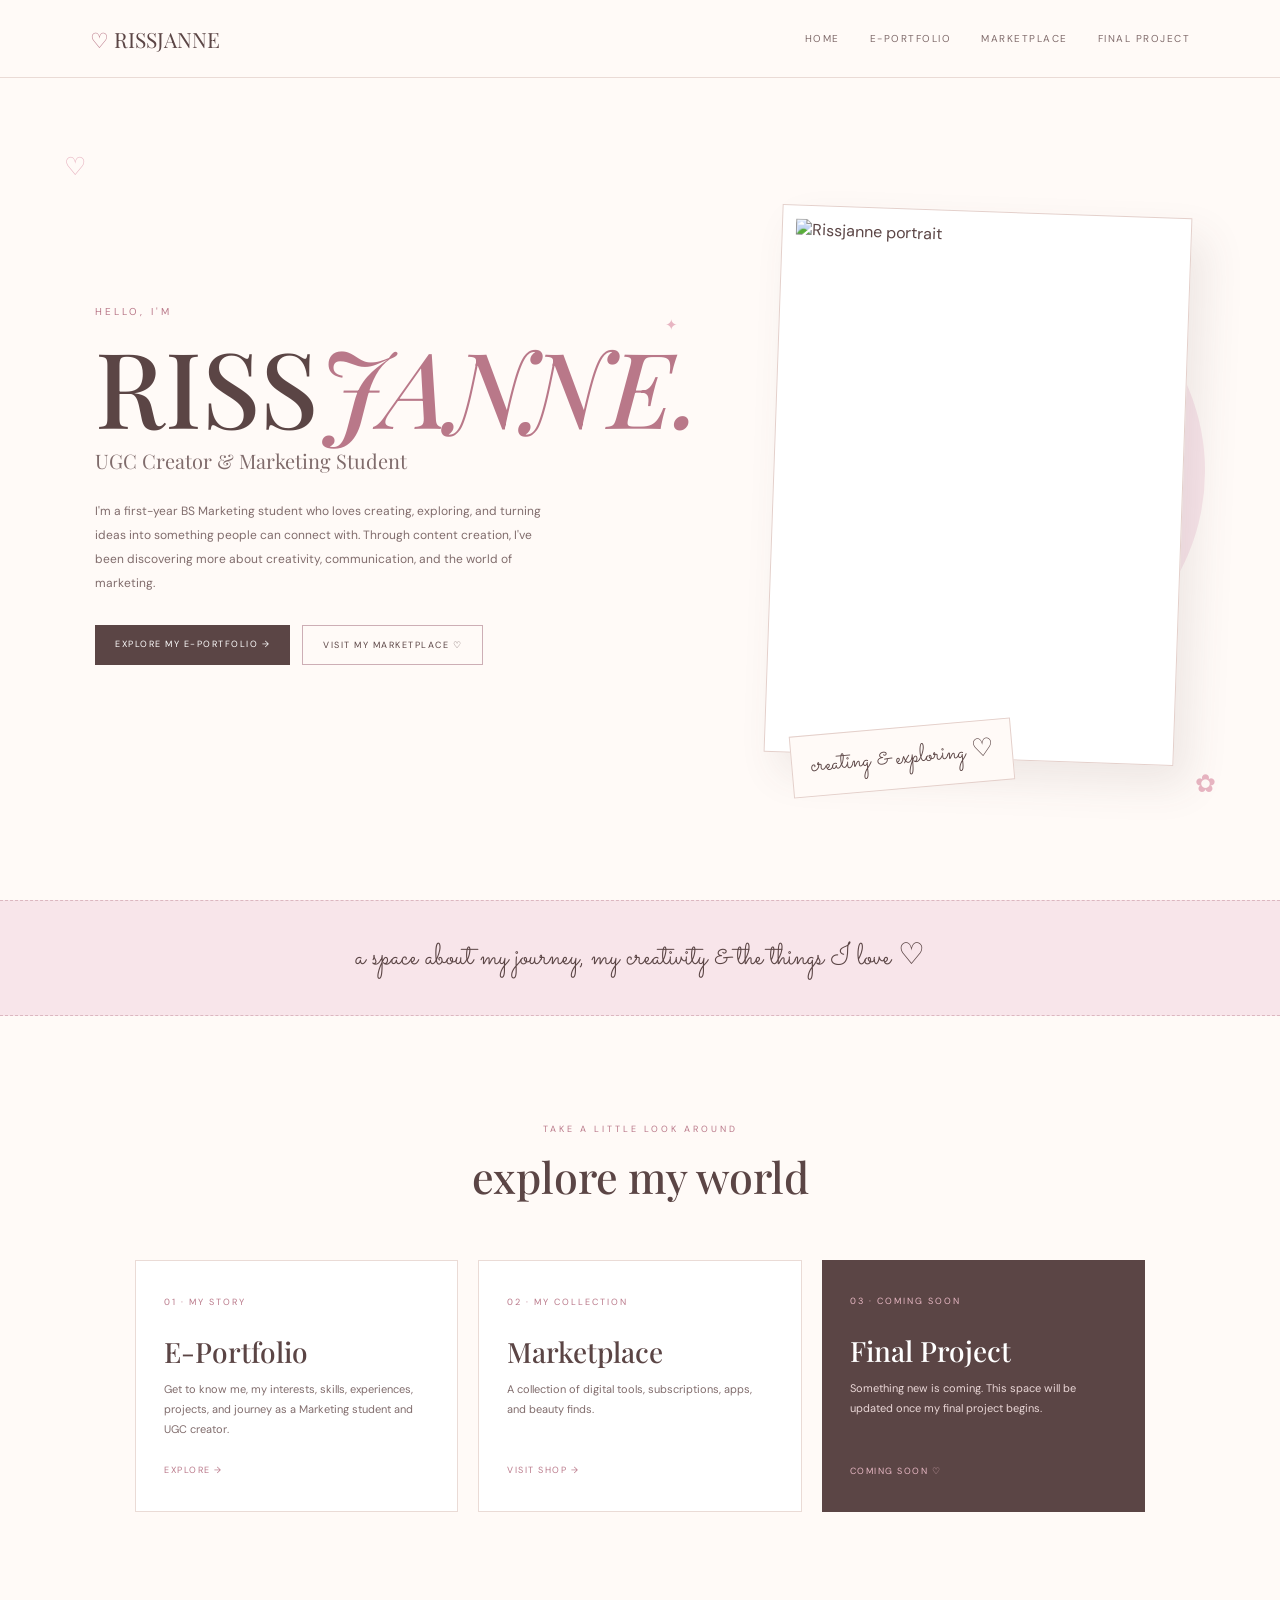
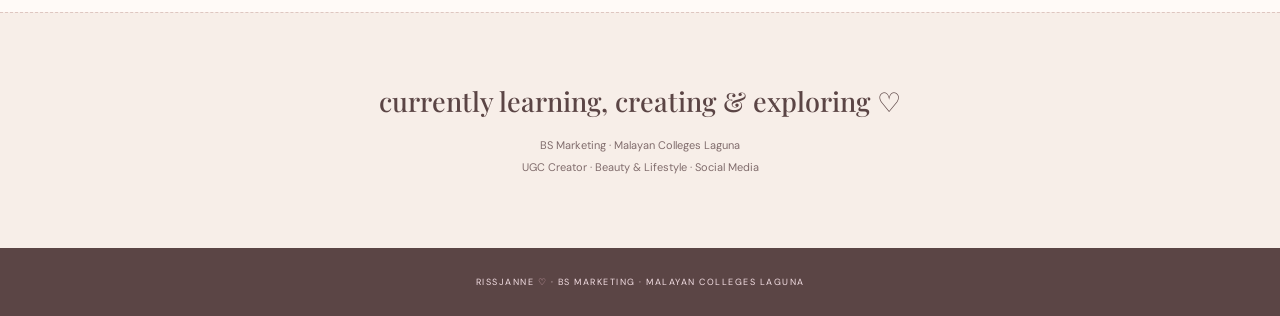
==== commit b9c41808: "Add files via upload" ====
--- a/index.html
+++ b/index.html
@@ -526,7 +526,9 @@
 }
 
 
-/* FINAL PROJECT */
+/* =========================
+   FINAL PROJECT CARD
+========================= */
 
 .final-card {
     background: var(--brown);
@@ -715,23 +717,25 @@
 <body>
 
 
-<!-- NAVIGATION -->
+<!-- =========================
+     NAVIGATION
+========================= -->
 
 <nav>
 
-    <a href="#" class="logo">
+    <a href="index.html" class="logo">
         <span>♡</span> RISSJANNE
     </a>
 
     <div class="nav-links">
 
-        <a href="#home">HOME</a>
+        <a href="index.html">HOME</a>
 
         <a href="eportfolio.html">E-PORTFOLIO</a>
 
         <a href="marketplace.html">MARKETPLACE</a>
 
-        <a href="#final">FINAL PROJECT</a>
+        <a href="finalproject.html">FINAL PROJECT</a>
 
     </div>
 
@@ -745,7 +749,9 @@
 <div class="decor three">✦</div>
 
 
-<!-- HERO -->
+<!-- =========================
+     HERO
+========================= -->
 
 <section class="hero" id="home">
 
@@ -827,18 +833,22 @@
 </section>
 
 
-<!-- INTRO -->
+<!-- =========================
+     INTRO
+========================= -->
 
 <div class="intro-strip">
 
     <p>
-        a little space about my journey, my creativity & the things I love ♡
+        a space about my journey, my creativity & the things I love ♡
     </p>
 
 </div>
 
 
-<!-- EXPLORE -->
+<!-- =========================
+     EXPLORE
+========================= -->
 
 <section class="explore">
 
@@ -886,7 +896,7 @@
             </div>
 
             <div class="card-link">
-                EXPLORE → 
+                EXPLORE →
             </div>
 
         </a>
@@ -902,7 +912,7 @@
             <div>
 
                 <div class="card-number">
-                    02 · LITTLE FINDS
+                    02 · MY COLLECTION
                 </div>
 
                 <h3>
@@ -910,8 +920,8 @@
                 </h3>
 
                 <p>
-                    A little collection of digital
-                    tools, subscriptions, apps,
+                    A collection of digital tools,
+                    subscriptions, apps,
                     and beauty finds.
                 </p>
 
@@ -927,9 +937,8 @@
         <!-- FINAL PROJECT -->
 
         <a
-            href="#final"
+            href="finalproject.html"
             class="explore-card final-card"
-            id="final"
         >
 
             <div>
@@ -962,7 +971,9 @@
 </section>
 
 
-<!-- ABOUT -->
+<!-- =========================
+     ABOUT
+========================= -->
 
 <section class="about-strip">
 
@@ -979,7 +990,9 @@
 </section>
 
 
-<!-- FOOTER -->
+<!-- =========================
+     FOOTER
+========================= -->
 
 <footer>
 
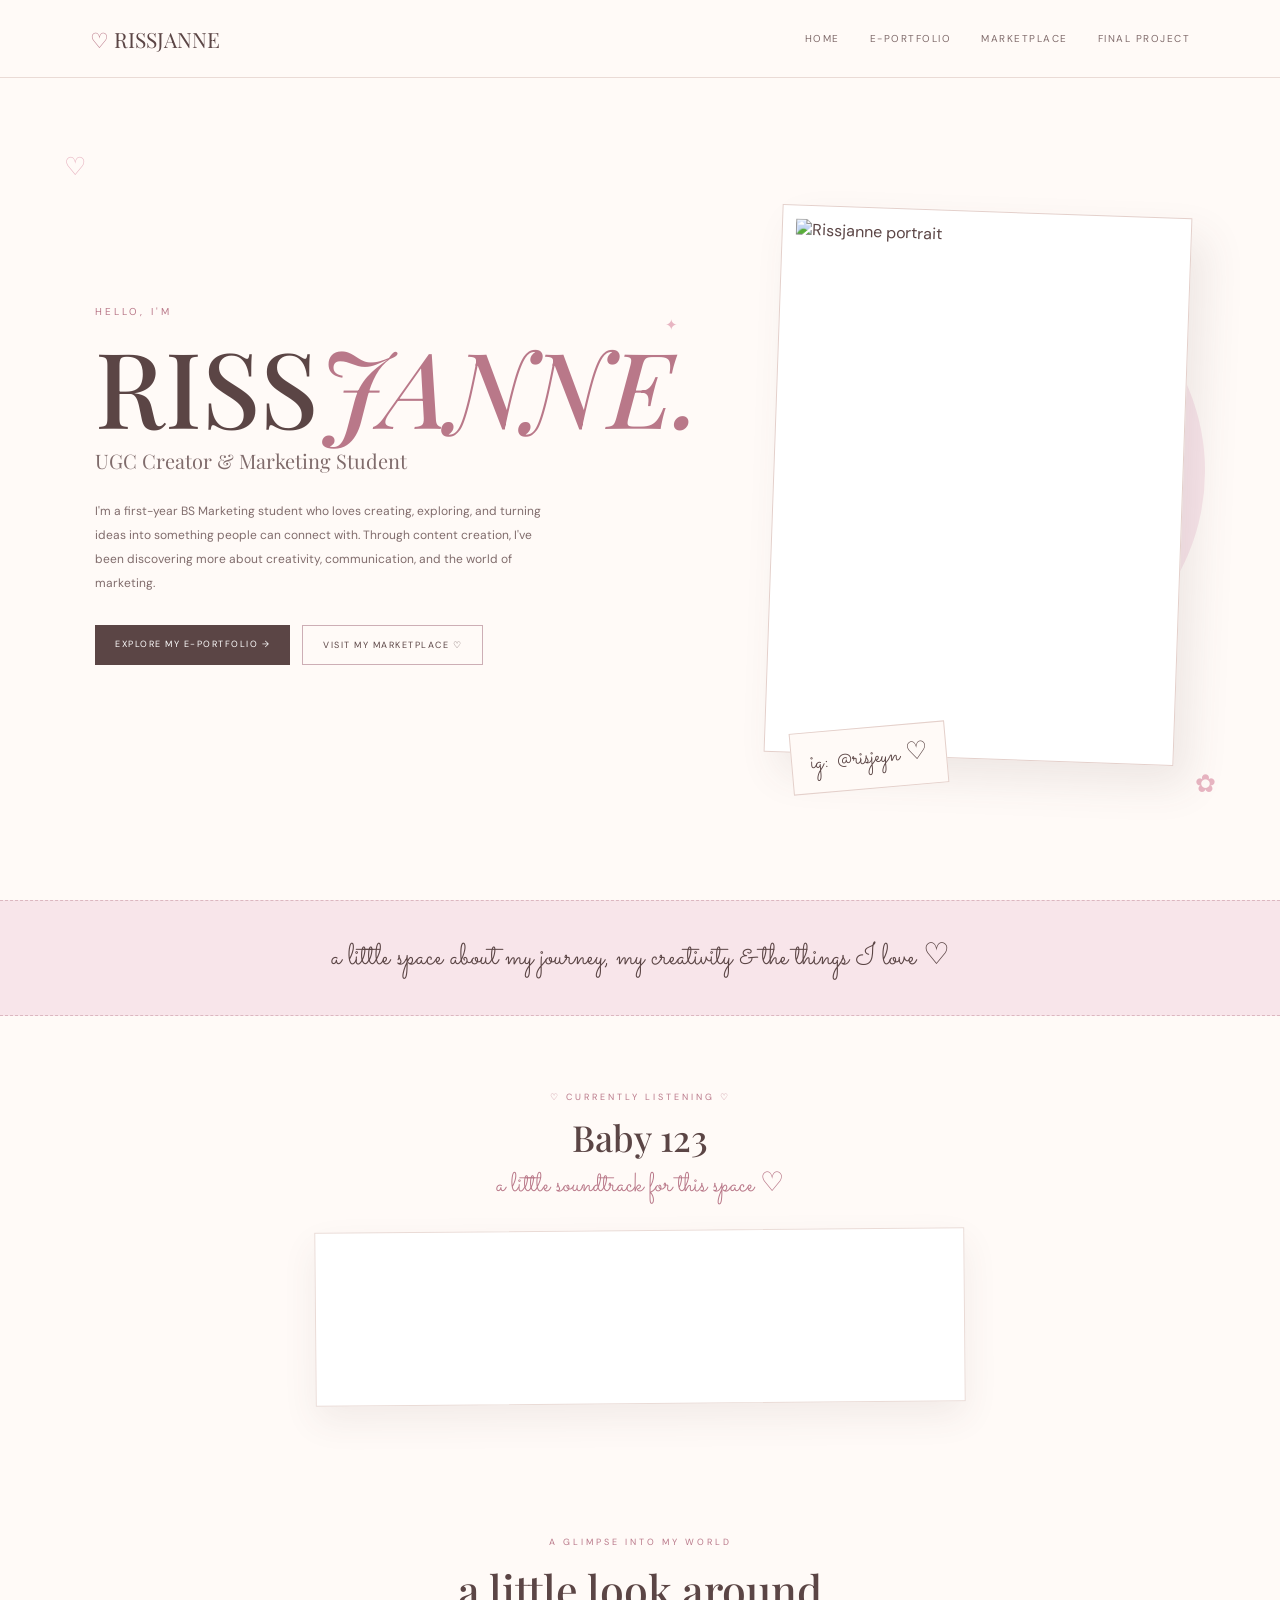
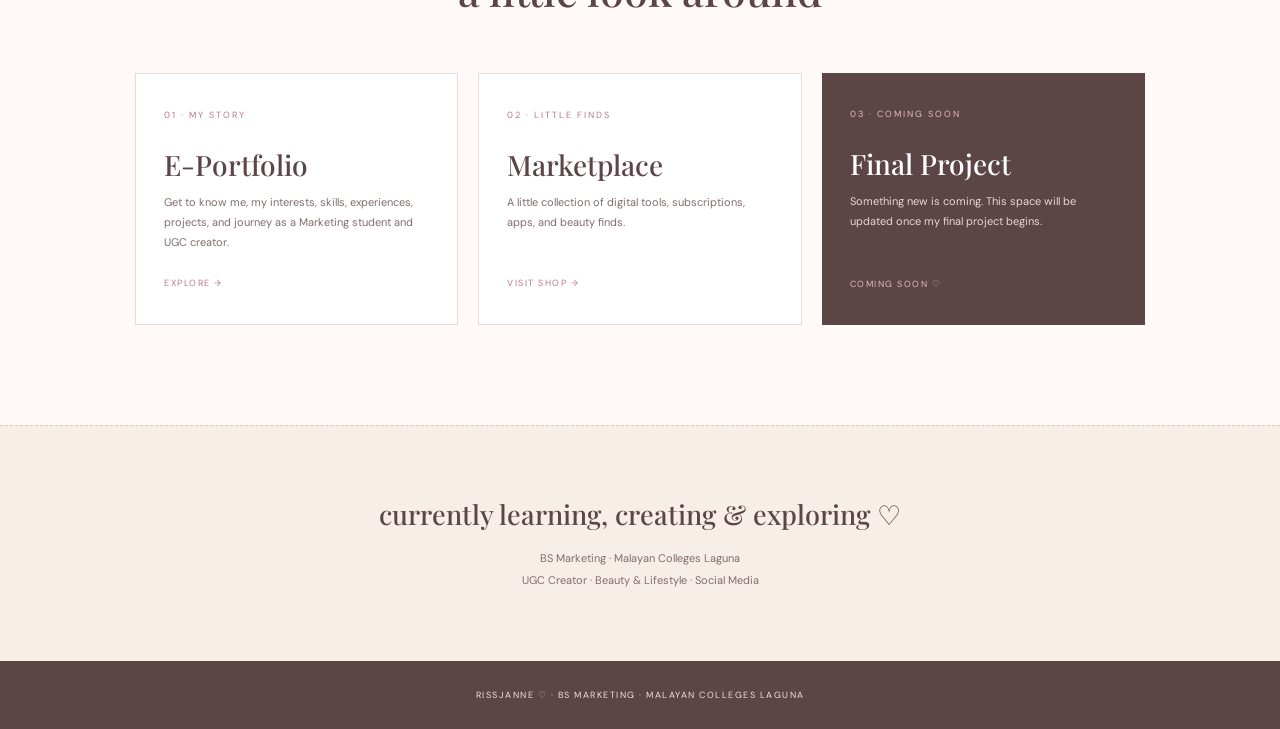
==== commit 82eb8908: "Add files via upload" ====
--- a/index.html
+++ b/index.html
@@ -69,11 +69,9 @@
 
 .logo {
     text-decoration: none;
-
     color: var(--brown);
 
     font-family: "Playfair Display", serif;
-
     font-size: 21px;
 }
 
@@ -88,11 +86,9 @@
 
 .nav-links a {
     text-decoration: none;
-
     color: var(--brown-light);
 
     font-size: 10px;
-
     letter-spacing: 1.5px;
 
     transition: .3s;
@@ -132,7 +128,6 @@
 
 .hero-text {
     position: relative;
-
     z-index: 2;
 }
 
@@ -140,7 +135,6 @@
     color: var(--pink-dark);
 
     font-size: 10px;
-
     letter-spacing: 3px;
 
     margin-bottom: 20px;
@@ -162,7 +156,6 @@
 
 .hero h1 span {
     color: var(--pink-dark);
-
     font-style: italic;
 }
 
@@ -189,7 +182,9 @@
 }
 
 
-/* BUTTONS */
+/* =========================
+   BUTTONS
+========================= */
 
 .buttons {
     display: flex;
@@ -213,13 +208,11 @@
 
 .primary {
     background: var(--brown);
-
     color: white;
 }
 
 .primary:hover {
     background: var(--pink-dark);
-
     transform: translateY(-3px);
 }
 
@@ -233,7 +226,6 @@
 
 .secondary:hover {
     background: var(--pink-light);
-
     transform: translateY(-3px);
 }
 
@@ -248,7 +240,6 @@
     display: flex;
 
     justify-content: center;
-
     align-items: center;
 }
 
@@ -347,13 +338,11 @@
 
 .decor.one {
     top: 150px;
-
     left: 5%;
 }
 
 .decor.two {
     bottom: 100px;
-
     right: 5%;
 
     animation-delay: 1s;
@@ -361,7 +350,6 @@
 
 .decor.three {
     top: 35%;
-
     right: 47%;
 
     font-size: 15px;
@@ -414,6 +402,85 @@
 
 
 /* =========================
+   MUSIC SECTION
+========================= */
+
+.music-section {
+    width: min(850px, 90%);
+
+    margin: auto;
+
+    padding: 75px 20px 25px;
+
+    text-align: center;
+}
+
+.music-label {
+    color: var(--pink-dark);
+
+    font-size: 9px;
+
+    letter-spacing: 3px;
+
+    margin-bottom: 10px;
+}
+
+.music-section h2 {
+    font-family: "Playfair Display", serif;
+
+    font-size: 36px;
+
+    font-weight: 500;
+
+    color: var(--brown);
+
+    margin-bottom: 5px;
+}
+
+.music-script {
+    font-family: "Sacramento", cursive;
+
+    color: var(--pink-dark);
+
+    font-size: 27px;
+
+    margin-bottom: 25px;
+}
+
+.spotify-card {
+    background: white;
+
+    padding: 10px;
+
+    border: 1px solid #eadbd6;
+
+    box-shadow: 0 15px 35px rgba(91,69,69,.08);
+
+    transform: rotate(-.5deg);
+
+    max-width: 650px;
+
+    margin: auto;
+
+    transition: .3s;
+}
+
+.spotify-card:hover {
+    transform: rotate(0deg) translateY(-3px);
+
+    box-shadow: 0 20px 40px rgba(91,69,69,.12);
+}
+
+.spotify-card iframe {
+    width: 100%;
+
+    border-radius: 12px;
+
+    display: block;
+}
+
+
+/* =========================
    EXPLORE SECTION
 ========================= */
 
@@ -527,7 +594,7 @@
 
 
 /* =========================
-   FINAL PROJECT CARD
+   FINAL PROJECT
 ========================= */
 
 .final-card {
@@ -615,7 +682,7 @@
 
 
 /* =========================
-   MOBILE
+   TABLET
 ========================= */
 
 @media (max-width: 850px) {
@@ -660,6 +727,10 @@
 }
 
 
+/* =========================
+   MOBILE
+========================= */
+
 @media (max-width: 600px) {
 
     nav {
@@ -708,6 +779,14 @@
         font-size: 35px;
     }
 
+    .music-section {
+        padding-top: 60px;
+    }
+
+    .music-section h2 {
+        font-size: 31px;
+    }
+
 }
 
 </style>
@@ -723,29 +802,33 @@
 
 <nav>
 
-    <a href="index.html" class="logo">
+    <a href="#" class="logo">
         <span>♡</span> RISSJANNE
     </a>
 
     <div class="nav-links">
 
-        <a href="index.html">HOME</a>
+        <a href="#home">HOME</a>
 
         <a href="eportfolio.html">E-PORTFOLIO</a>
 
         <a href="marketplace.html">MARKETPLACE</a>
 
-        <a href="finalproject.html">FINAL PROJECT</a>
+        <a href="#final">FINAL PROJECT</a>
 
     </div>
 
 </nav>
 
 
-<!-- DECORATIONS -->
+<!-- =========================
+     DECORATIONS
+========================= -->
 
 <div class="decor one">♡</div>
+
 <div class="decor two">✿</div>
+
 <div class="decor three">✦</div>
 
 
@@ -755,8 +838,6 @@
 
 <section class="hero" id="home">
 
-
-    <!-- TEXT -->
 
     <div class="hero-text">
 
@@ -824,7 +905,7 @@
         </div>
 
         <div class="photo-caption">
-            creating & exploring ♡
+            ig: @risjeyn ♡
         </div>
 
     </div>
@@ -834,16 +915,50 @@
 
 
 <!-- =========================
-     INTRO
+     INTRO STRIP
 ========================= -->
 
 <div class="intro-strip">
 
     <p>
-        a space about my journey, my creativity & the things I love ♡
+        a little space about my journey, my creativity & the things I love ♡
     </p>
 
 </div>
+
+
+<!-- =========================
+     MUSIC
+========================= -->
+
+<section class="music-section">
+
+    <p class="music-label">
+        ♡ CURRENTLY LISTENING ♡
+    </p>
+
+    <h2>
+        Baby 123
+    </h2>
+
+    <p class="music-script">
+        a little soundtrack for this space ♡
+    </p>
+
+    <div class="spotify-card">
+
+        <iframe
+            src="https://open.spotify.com/embed/track/3chBLXLQgj1KB2h1KgQxmF?utm_source=generator"
+            height="152"
+            frameborder="0"
+            allowfullscreen=""
+            allow="autoplay; clipboard-write; encrypted-media; fullscreen; picture-in-picture"
+            loading="lazy">
+        </iframe>
+
+    </div>
+
+</section>
 
 
 <!-- =========================
@@ -856,11 +971,11 @@
     <div class="section-heading">
 
         <span>
-            TAKE A LITTLE LOOK AROUND
+            A GLIMPSE INTO MY WORLD
         </span>
 
         <h2>
-            explore my world
+            a little look around
         </h2>
 
     </div>
@@ -912,7 +1027,7 @@
             <div>
 
                 <div class="card-number">
-                    02 · MY COLLECTION
+                    02 · LITTLE FINDS
                 </div>
 
                 <h3>
@@ -920,8 +1035,8 @@
                 </h3>
 
                 <p>
-                    A collection of digital tools,
-                    subscriptions, apps,
+                    A little collection of digital
+                    tools, subscriptions, apps,
                     and beauty finds.
                 </p>
 
@@ -937,8 +1052,9 @@
         <!-- FINAL PROJECT -->
 
         <a
-            href="finalproject.html"
+            href="#final"
             class="explore-card final-card"
+            id="final"
         >
 
             <div>
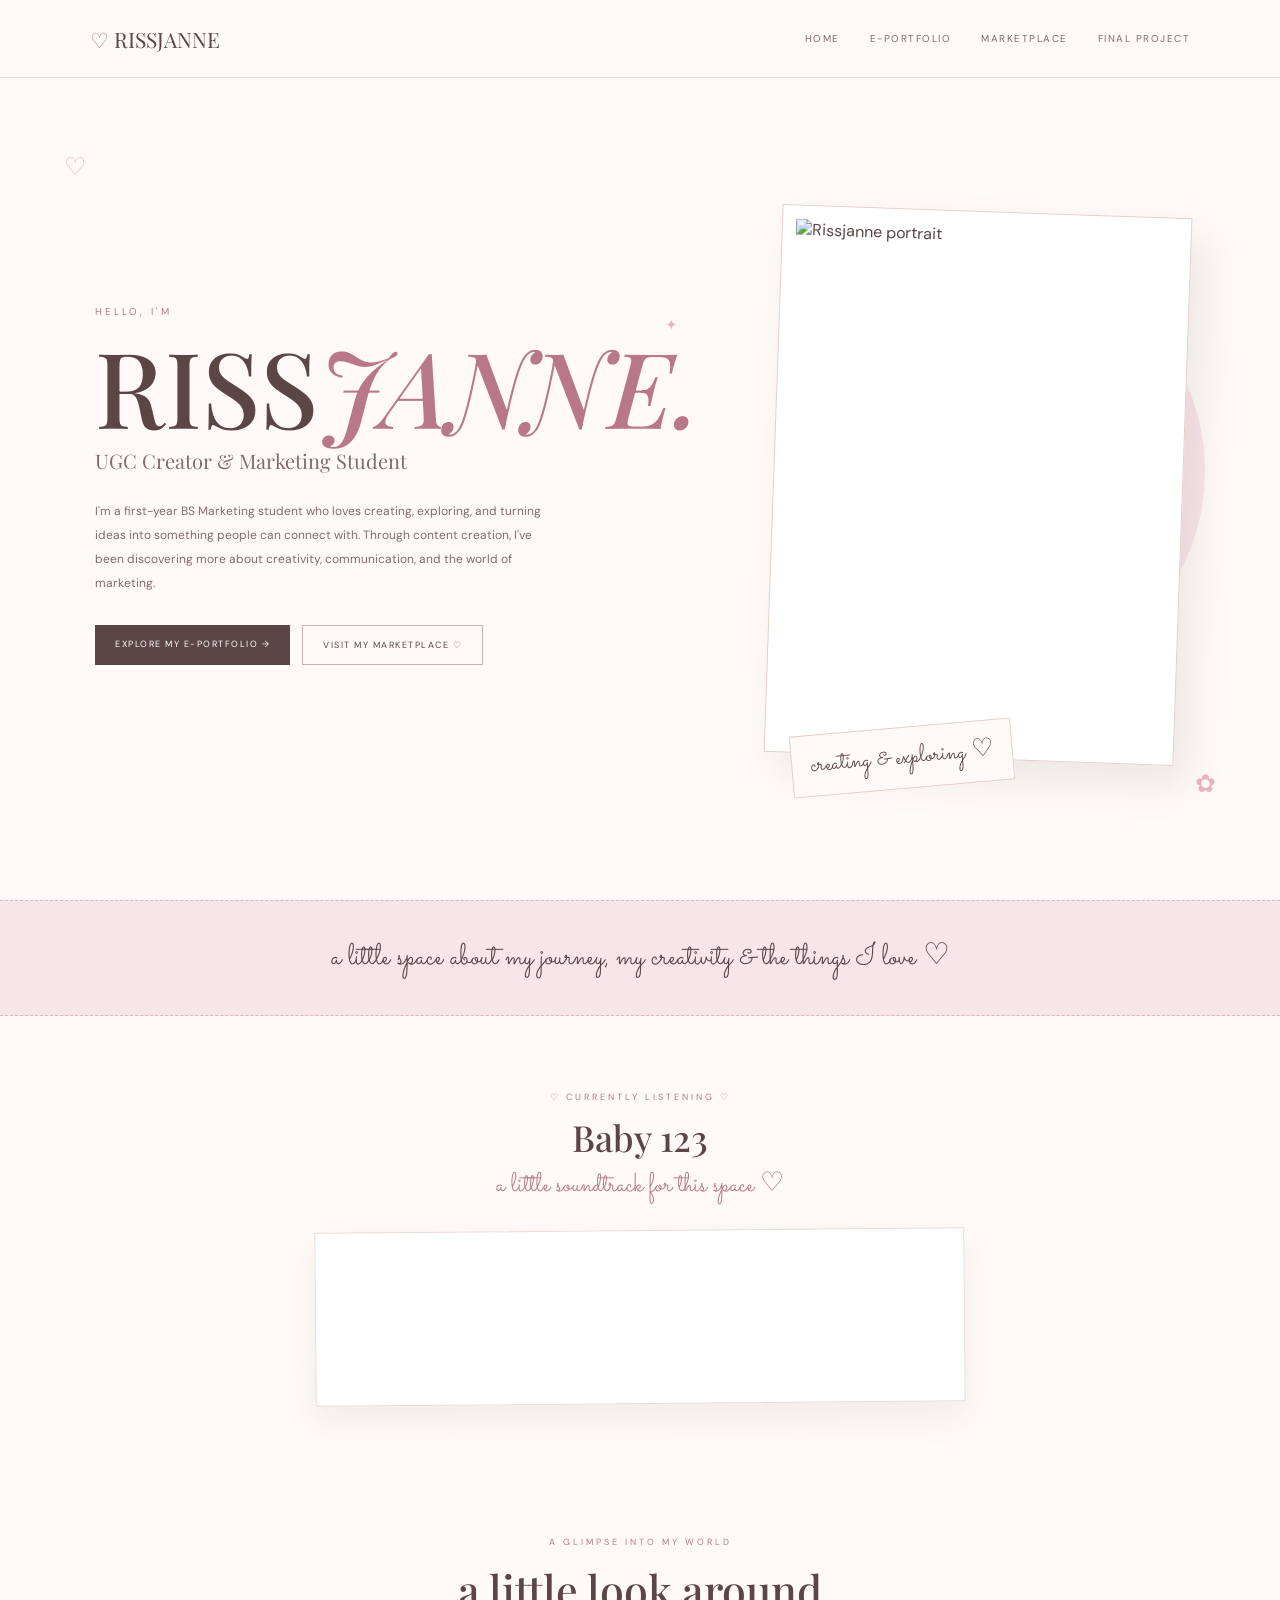
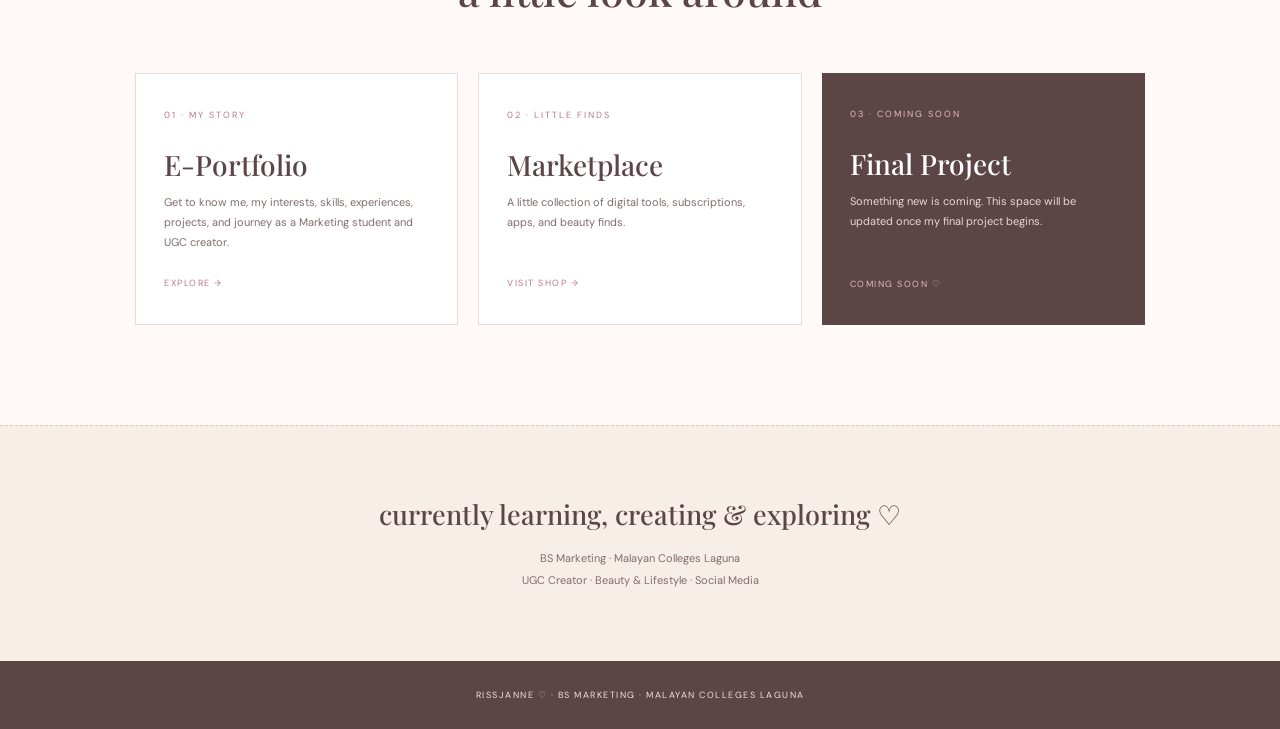
==== commit 447dc3e7: "Add files via upload" ====
--- a/index.html
+++ b/index.html
@@ -802,19 +802,19 @@
 
 <nav>
 
-    <a href="#" class="logo">
+    <a href="./index.html" class="logo">
         <span>♡</span> RISSJANNE
     </a>
 
     <div class="nav-links">
 
-        <a href="#home">HOME</a>
-
-        <a href="eportfolio.html">E-PORTFOLIO</a>
-
-        <a href="marketplace.html">MARKETPLACE</a>
-
-        <a href="#final">FINAL PROJECT</a>
+        <a href="./index.html#home">HOME</a>
+
+        <a href="./eportfolio.html">E-PORTFOLIO</a>
+
+        <a href="./marketplace.html">MARKETPLACE</a>
+
+        <a href="./final-project.html">FINAL PROJECT</a>
 
     </div>
 
@@ -837,7 +837,6 @@
 ========================= -->
 
 <section class="hero" id="home">
-
 
     <div class="hero-text">
 
@@ -867,18 +866,17 @@
 
         </p>
 
-
         <div class="buttons">
 
             <a
-                href="eportfolio.html"
+                href="./eportfolio.html"
                 class="button primary"
             >
                 EXPLORE MY E-PORTFOLIO →
             </a>
 
             <a
-                href="marketplace.html"
+                href="./marketplace.html"
                 class="button secondary"
             >
                 VISIT MY MARKETPLACE ♡
@@ -905,11 +903,10 @@
         </div>
 
         <div class="photo-caption">
-            ig: @risjeyn ♡
+            creating & exploring ♡
         </div>
 
     </div>
-
 
 </section>
 
@@ -967,7 +964,6 @@
 
 <section class="explore">
 
-
     <div class="section-heading">
 
         <span>
@@ -987,7 +983,7 @@
         <!-- E-PORTFOLIO -->
 
         <a
-            href="eportfolio.html"
+            href="./eportfolio.html"
             class="explore-card"
         >
 
@@ -1020,7 +1016,7 @@
         <!-- MARKETPLACE -->
 
         <a
-            href="marketplace.html"
+            href="./marketplace.html"
             class="explore-card"
         >
 
@@ -1052,9 +1048,8 @@
         <!-- FINAL PROJECT -->
 
         <a
-            href="#final"
+            href="./final-project.html"
             class="explore-card final-card"
-            id="final"
         >
 
             <div>
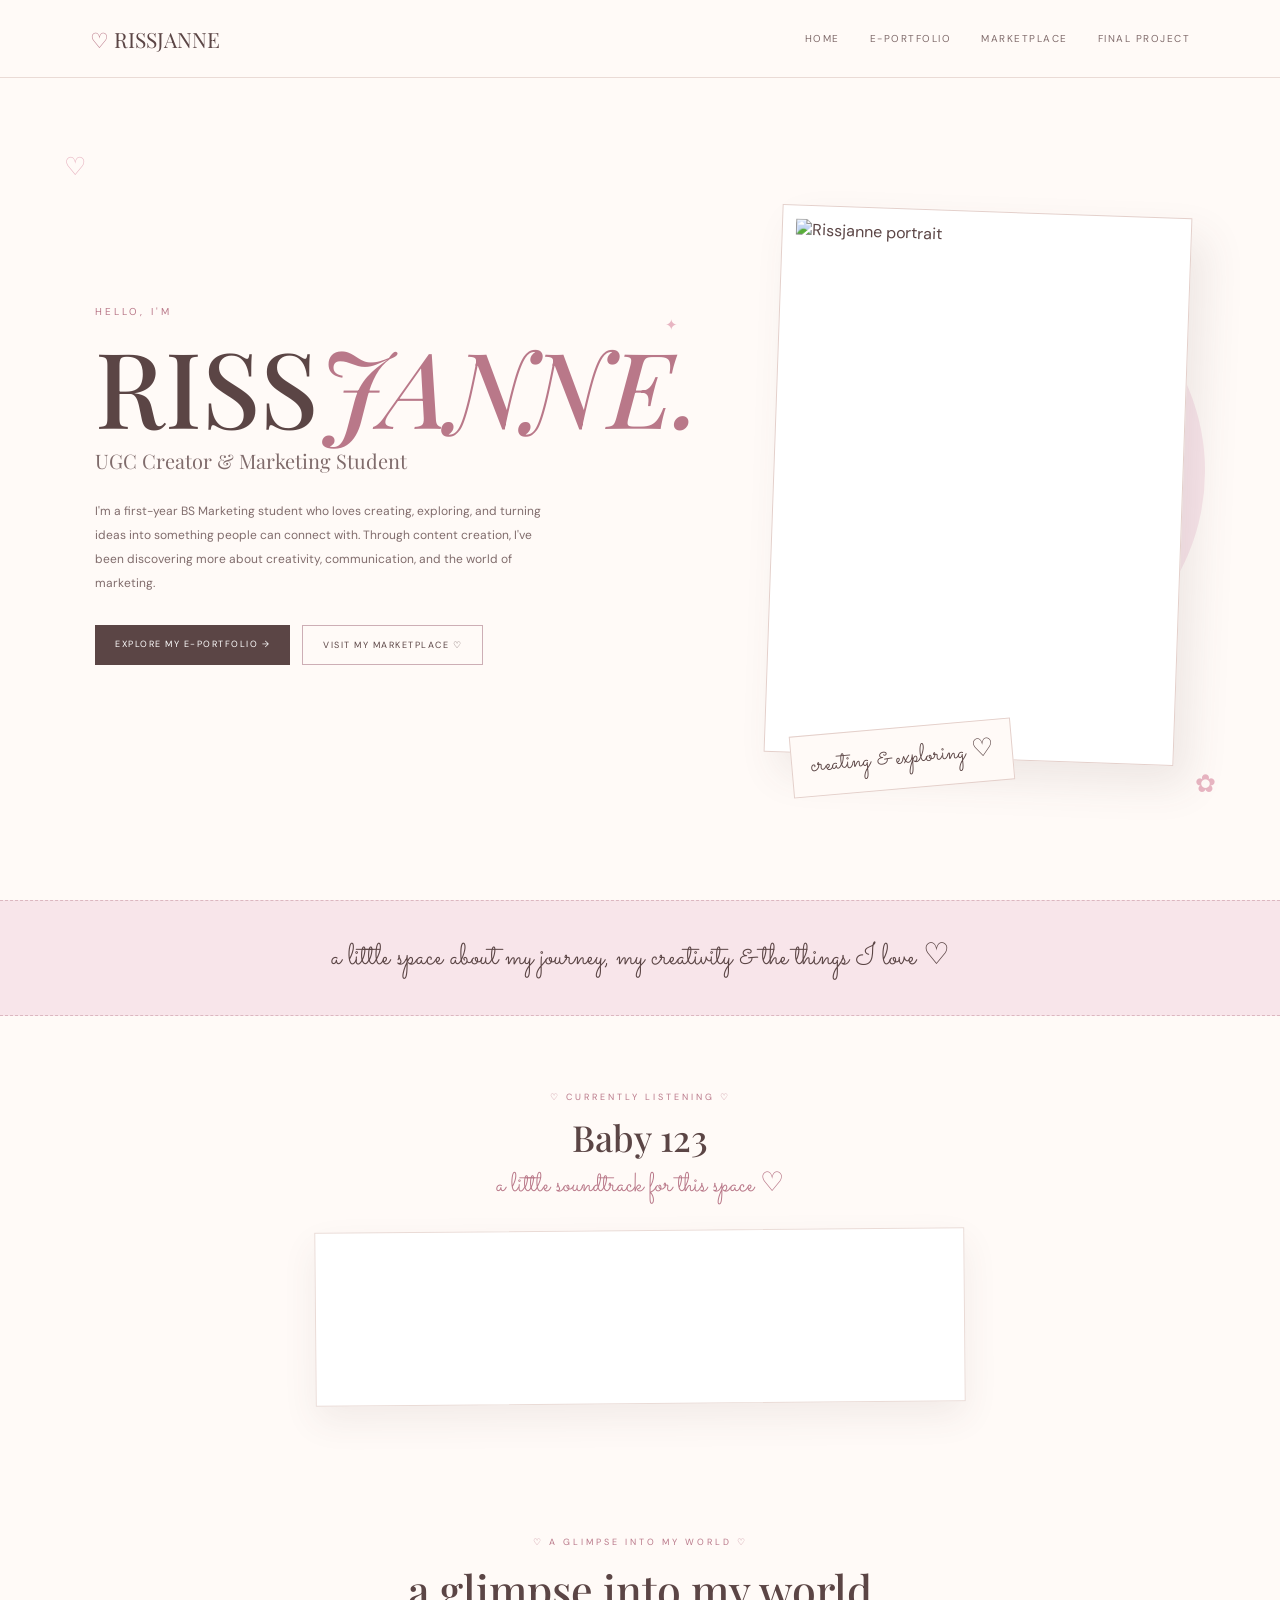
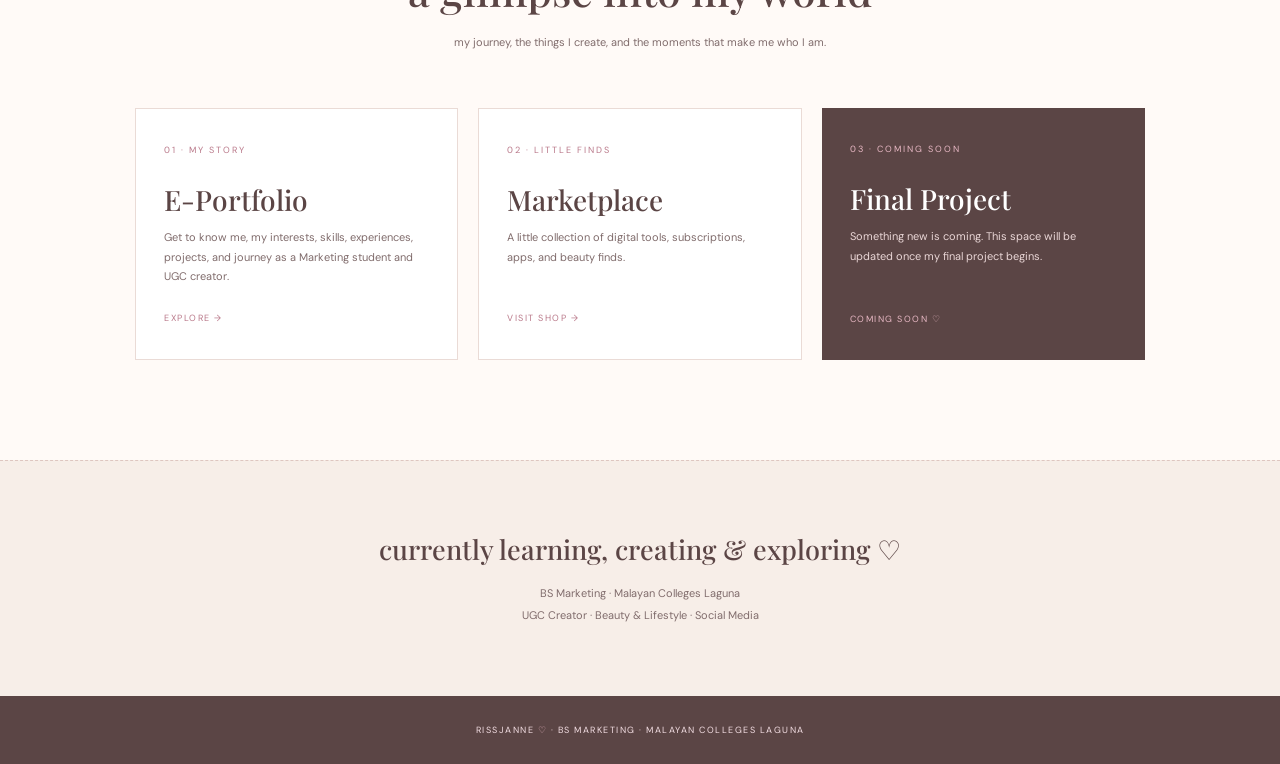
==== commit 579d3f10: "Add files via upload" ====
--- a/index.html
+++ b/index.html
@@ -124,7 +124,9 @@
 }
 
 
-/* TEXT */
+/* =========================
+   TEXT
+========================= */
 
 .hero-text {
     position: relative;
@@ -402,7 +404,7 @@
 
 
 /* =========================
-   MUSIC SECTION
+   MUSIC
 ========================= */
 
 .music-section {
@@ -517,6 +519,23 @@
 
     margin-top: 10px;
 }
+
+.section-description {
+    max-width: 520px;
+
+    margin: 15px auto 0;
+
+    color: var(--brown-light);
+
+    font-size: 11px;
+
+    line-height: 1.8;
+}
+
+
+/* =========================
+   EXPLORE CARDS
+========================= */
 
 .explore-grid {
     display: grid;
@@ -620,7 +639,7 @@
 
 
 /* =========================
-   ABOUT STRIP
+   ABOUT
 ========================= */
 
 .about-strip {
@@ -802,19 +821,19 @@
 
 <nav>
 
-    <a href="./index.html" class="logo">
+    <a href="#home" class="logo">
         <span>♡</span> RISSJANNE
     </a>
 
     <div class="nav-links">
 
-        <a href="./index.html#home">HOME</a>
-
-        <a href="./eportfolio.html">E-PORTFOLIO</a>
-
-        <a href="./marketplace.html">MARKETPLACE</a>
-
-        <a href="./final-project.html">FINAL PROJECT</a>
+        <a href="#home">HOME</a>
+
+        <a href="eportfolio.html">E-PORTFOLIO</a>
+
+        <a href="marketplace.html">MARKETPLACE</a>
+
+        <a href="finalproject.html">FINAL PROJECT</a>
 
     </div>
 
@@ -869,14 +888,14 @@
         <div class="buttons">
 
             <a
-                href="./eportfolio.html"
+                href="eportfolio.html"
                 class="button primary"
             >
                 EXPLORE MY E-PORTFOLIO →
             </a>
 
             <a
-                href="./marketplace.html"
+                href="marketplace.html"
                 class="button secondary"
             >
                 VISIT MY MARKETPLACE ♡
@@ -912,7 +931,7 @@
 
 
 <!-- =========================
-     INTRO STRIP
+     INTRO
 ========================= -->
 
 <div class="intro-strip">
@@ -967,13 +986,18 @@
     <div class="section-heading">
 
         <span>
-            A GLIMPSE INTO MY WORLD
+            ♡ A GLIMPSE INTO MY WORLD ♡
         </span>
 
         <h2>
-            a little look around
+            a glimpse into my world
         </h2>
 
+        <p class="section-description">
+            my journey, the things I create, and
+            the moments that make me who I am.
+        </p>
+
     </div>
 
 
@@ -983,7 +1007,7 @@
         <!-- E-PORTFOLIO -->
 
         <a
-            href="./eportfolio.html"
+            href="eportfolio.html"
             class="explore-card"
         >
 
@@ -1016,7 +1040,7 @@
         <!-- MARKETPLACE -->
 
         <a
-            href="./marketplace.html"
+            href="marketplace.html"
             class="explore-card"
         >
 
@@ -1048,7 +1072,7 @@
         <!-- FINAL PROJECT -->
 
         <a
-            href="./final-project.html"
+            href="finalproject.html"
             class="explore-card final-card"
         >
 
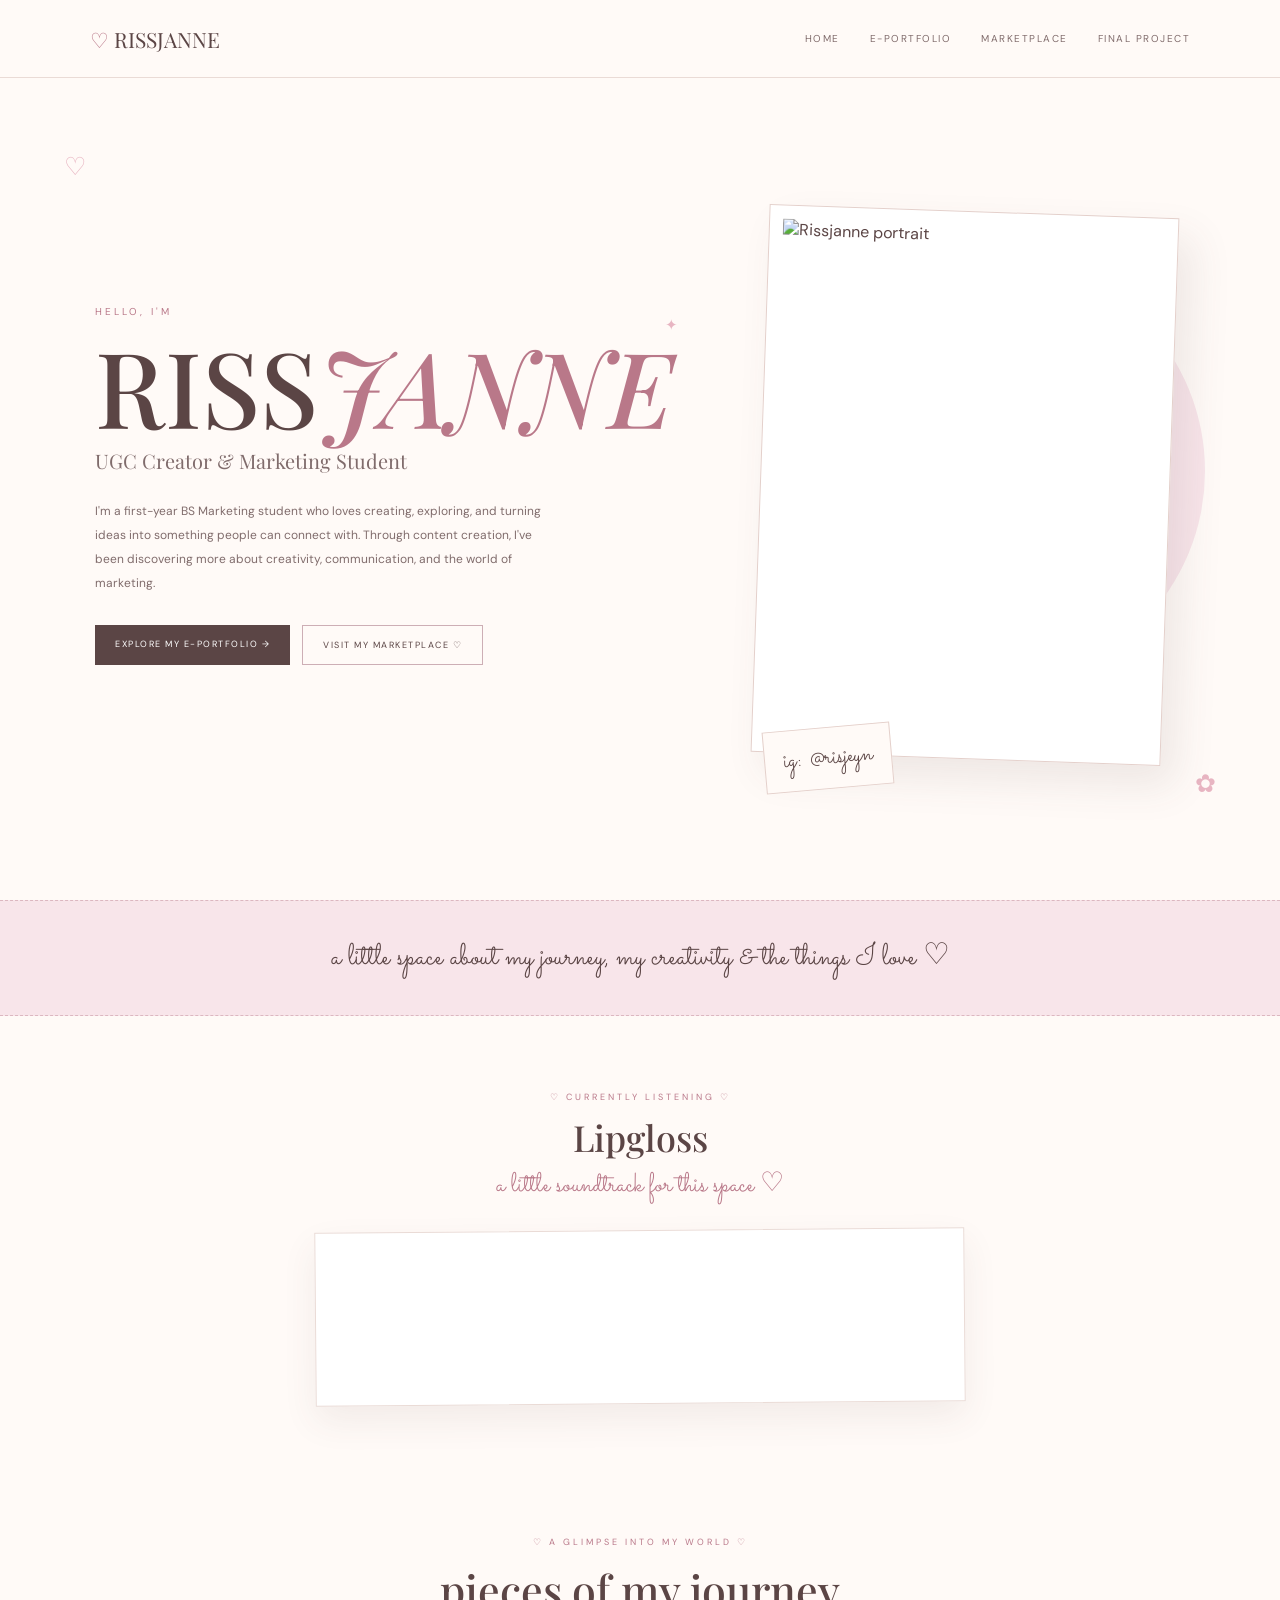
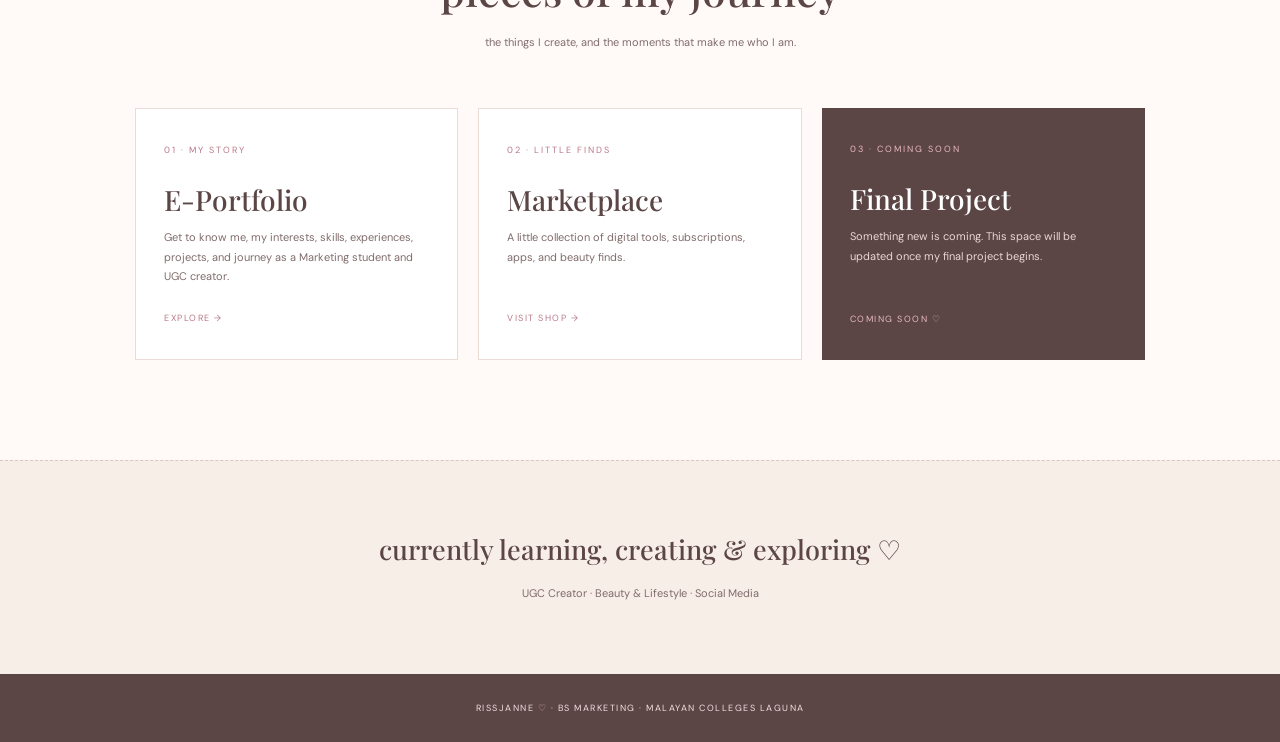
==== commit 87ae688a: "Add files via upload" ====
--- a/index.html
+++ b/index.html
@@ -124,9 +124,7 @@
 }
 
 
-/* =========================
-   TEXT
-========================= */
+/* TEXT */
 
 .hero-text {
     position: relative;
@@ -261,6 +259,12 @@
     position: relative;
 
     z-index: 2;
+
+    transition: transform .4s ease;
+}
+
+.photo-frame:hover {
+    transform: rotate(0deg) translateY(-6px);
 }
 
 .photo-frame img {
@@ -857,6 +861,7 @@
 
 <section class="hero" id="home">
 
+
     <div class="hero-text">
 
         <div class="small-title">
@@ -864,7 +869,7 @@
         </div>
 
         <h1>
-            RISS<span>JANNE.</span>
+            RISS<span>JANNE</span>
         </h1>
 
         <div class="subtitle">
@@ -884,6 +889,7 @@
             marketing.
 
         </p>
+
 
         <div class="buttons">
 
@@ -922,10 +928,11 @@
         </div>
 
         <div class="photo-caption">
-            creating & exploring ♡
+            ig: @risjeyn
         </div>
 
     </div>
+
 
 </section>
 
@@ -954,7 +961,7 @@
     </p>
 
     <h2>
-        Baby 123
+        Lipgloss
     </h2>
 
     <p class="music-script">
@@ -964,7 +971,7 @@
     <div class="spotify-card">
 
         <iframe
-            src="https://open.spotify.com/embed/track/3chBLXLQgj1KB2h1KgQxmF?utm_source=generator"
+            src="https://open.spotify.com/embed/track/6oAQWAZf1PNxRSrbKoY0SI?utm_source=generator"
             height="152"
             frameborder="0"
             allowfullscreen=""
@@ -983,6 +990,7 @@
 
 <section class="explore">
 
+
     <div class="section-heading">
 
         <span>
@@ -990,11 +998,11 @@
         </span>
 
         <h2>
-            a glimpse into my world
+            pieces of my journey
         </h2>
 
         <p class="section-description">
-            my journey, the things I create, and
+            the things I create, and
             the moments that make me who I am.
         </p>
 
@@ -1117,8 +1125,6 @@
     </h3>
 
     <p>
-        BS Marketing · Malayan Colleges Laguna
-        <br>
         UGC Creator · Beauty & Lifestyle · Social Media
     </p>
 
